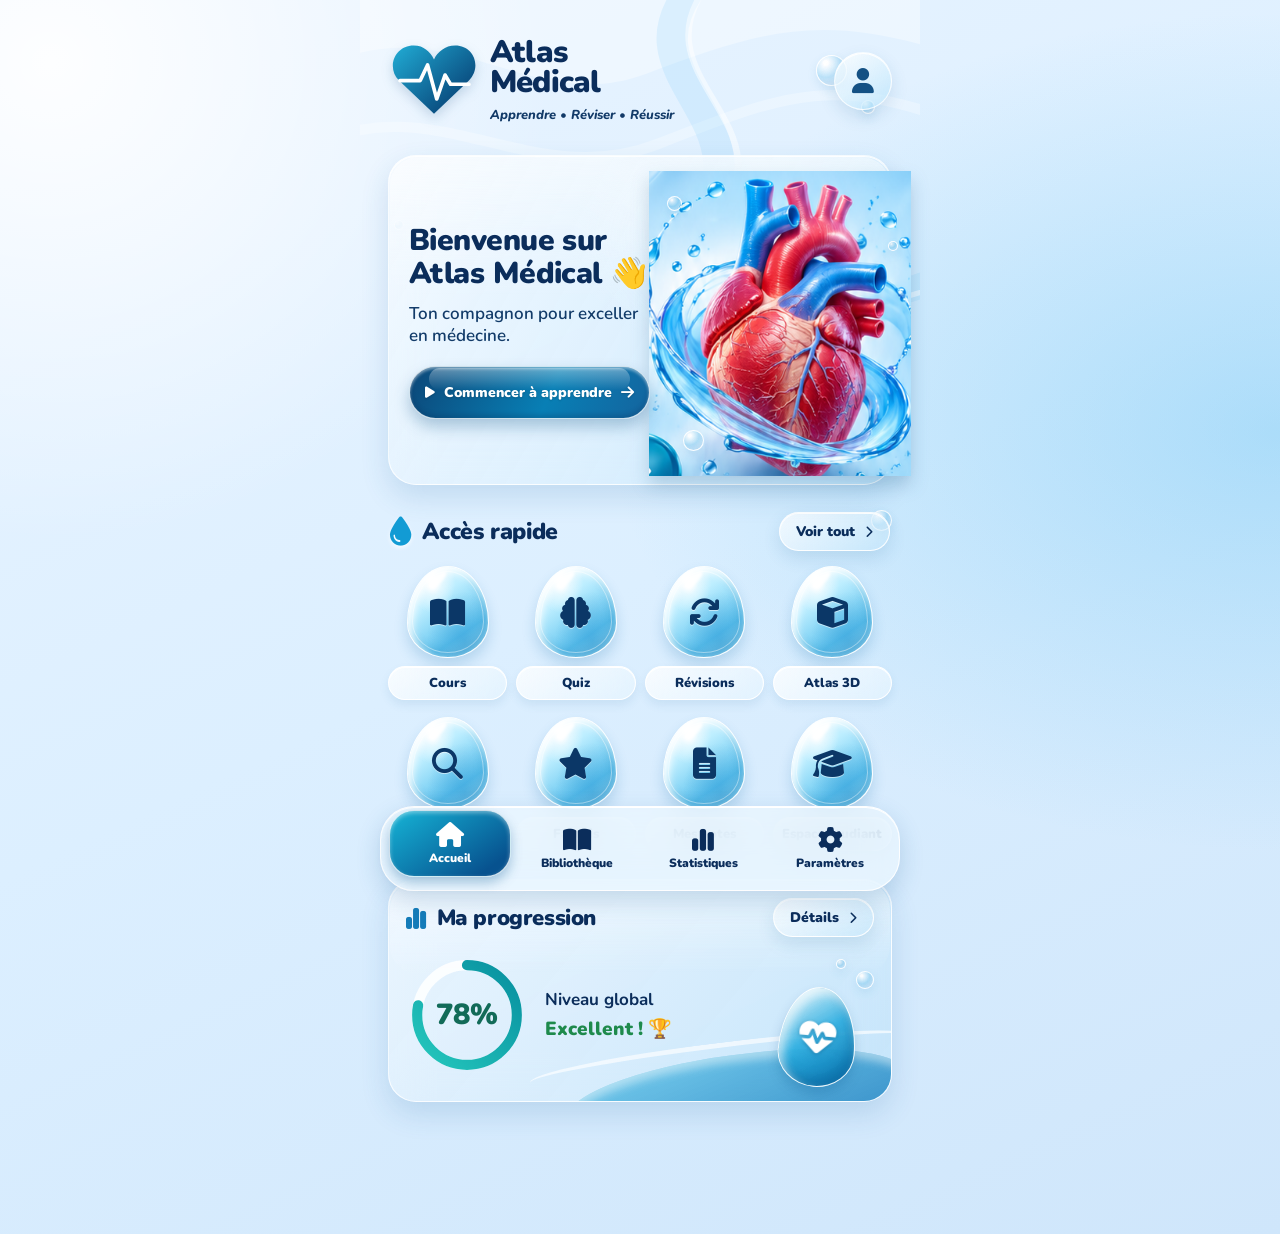
==== prototype-accueil/index.html @ 014ea8c5 "Add files via upload" ====
<!doctype html>
<html lang="fr">
<head>
  <meta charset="utf-8">
  <meta name="viewport" content="width=device-width, initial-scale=1, viewport-fit=cover">
  <meta name="theme-color" content="#d9efff">
  <meta name="description" content="Atlas Médical — Apprendre, réviser et réussir.">
  <title>Atlas Médical — Accueil</title>

  <link rel="preconnect" href="https://fonts.googleapis.com">
  <link rel="preconnect" href="https://fonts.gstatic.com" crossorigin>
  <link href="https://fonts.googleapis.com/css2?family=Nunito:wght@400;500;600;700;800;900&display=swap" rel="stylesheet">
  <link rel="stylesheet" href="https://cdnjs.cloudflare.com/ajax/libs/font-awesome/6.5.2/css/all.min.css">
  <link rel="stylesheet" href="./style.css">
  <script src="./app.js" defer></script>
</head>
<body>
  <main class="am-app" id="accueil">
    <div class="am-water-waves" aria-hidden="true">
      <svg viewBox="0 0 430 420" preserveAspectRatio="none">
        <path d="M-30 65 C70 5 130 115 220 72 S360 8 470 60 L470 0 L-30 0Z" fill="#fff" opacity=".34"/>
        <path d="M-40 145 C55 80 130 190 230 140 S365 72 470 125" fill="none" stroke="#fff" stroke-width="10" opacity=".28"/>
        <path d="M260 -20 C190 80 330 120 250 230 S330 330 450 270" fill="none" stroke="#70c8f5" stroke-width="24" opacity=".16"/>
        <path d="M270 -20 C205 80 345 120 265 230 S345 330 465 270" fill="none" stroke="#fff" stroke-width="5" opacity=".48"/>
      </svg>
    </div>

    <div class="am-bubbles" aria-hidden="true">
      <i class="am-bubble am-bubble--one"></i>
      <i class="am-bubble am-bubble--two"></i>
      <i class="am-bubble am-bubble--three"></i>
      <i class="am-bubble am-bubble--four"></i>
    </div>

    <header class="am-header">
      <a class="am-brand" href="#accueil" aria-label="Atlas Médical, accueil">
        <span class="am-brand-mark" aria-hidden="true">
          <svg viewBox="0 0 100 86">
            <path d="M50 79 12 43C-2 29 7 5 28 5c11 0 18 7 22 15C54 12 62 5 73 5c21 0 29 24 15 38Z" fill="url(#am-heart-gradient)"/>
            <path d="M13 43h22l8-17 10 37 9-26 6 10h20" fill="none" stroke="#fff" stroke-width="4" stroke-linecap="round" stroke-linejoin="round"/>
            <defs><linearGradient id="am-heart-gradient" x1="10" y1="5" x2="80" y2="80" gradientUnits="userSpaceOnUse"><stop stop-color="#20a9d2"/><stop offset="1" stop-color="#063b70"/></linearGradient></defs>
          </svg>
        </span>
        <span class="am-brand-copy">
          <strong>Atlas<br>Médical</strong>
          <em>Apprendre • Réviser • Réussir</em>
        </span>
      </a>
      <button class="am-profile" type="button" aria-label="Profil étudiant">
        <i class="fa-solid fa-user" aria-hidden="true"></i>
      </button>
    </header>

    <section class="am-hero am-glass" aria-labelledby="am-hero-title">
      <div class="am-hero-copy">
        <h1 id="am-hero-title">Bienvenue sur<br>Atlas Médical 👋</h1>
        <p>Ton compagnon pour exceller<br class="am-desktop-break"> en médecine.</p>
        <a class="am-primary-button" href="#cours">
          <i class="fa-solid fa-play" aria-hidden="true"></i>
          <span>Commencer à apprendre</span>
          <i class="fa-solid fa-arrow-right" aria-hidden="true"></i>
        </a>
      </div>
      <div class="am-hero-art" aria-hidden="true">
        <div class="am-heart-ring"></div>
        <img src="../images/heart-anatomical.png" alt="" onerror="this.style.display='none'; this.nextElementSibling.hidden=false">
        <div class="am-heart-fallback" hidden><i class="fa-solid fa-heart-pulse"></i></div>
        <span class="am-art-bubble am-art-bubble--a"></span>
        <span class="am-art-bubble am-art-bubble--b"></span>
        <span class="am-art-bubble am-art-bubble--c"></span>
      </div>
    </section>

    <section class="am-shortcuts" aria-labelledby="am-shortcuts-title">
      <div class="am-section-heading">
        <h2 id="am-shortcuts-title"><i class="fa-solid fa-droplet" aria-hidden="true"></i> Accès rapide</h2>
        <a class="am-small-pill" href="#tout">Voir tout <i class="fa-solid fa-chevron-right" aria-hidden="true"></i></a>
      </div>

      <div class="am-shortcut-grid" id="tout">
        <a class="am-shortcut" href="#cours">
          <span class="am-drop"><i class="fa-solid fa-book-open" aria-hidden="true"></i></span>
          <span class="am-shortcut-label">Cours</span>
        </a>
        <a class="am-shortcut" href="#quiz">
          <span class="am-drop"><i class="fa-solid fa-brain" aria-hidden="true"></i></span>
          <span class="am-shortcut-label">Quiz</span>
        </a>
        <a class="am-shortcut" href="#revisions">
          <span class="am-drop"><i class="fa-solid fa-arrows-rotate" aria-hidden="true"></i></span>
          <span class="am-shortcut-label">Révisions</span>
        </a>
        <a class="am-shortcut" href="#atlas-3d">
          <span class="am-drop"><i class="fa-solid fa-cube" aria-hidden="true"></i></span>
          <span class="am-shortcut-label">Atlas 3D</span>
        </a>
        <a class="am-shortcut" href="#rechercher">
          <span class="am-drop"><i class="fa-solid fa-magnifying-glass" aria-hidden="true"></i></span>
          <span class="am-shortcut-label">Rechercher</span>
        </a>
        <a class="am-shortcut" href="#favoris">
          <span class="am-drop"><i class="fa-solid fa-star" aria-hidden="true"></i></span>
          <span class="am-shortcut-label">Favoris</span>
        </a>
        <a class="am-shortcut" href="#notes">
          <span class="am-drop"><i class="fa-solid fa-file-lines" aria-hidden="true"></i></span>
          <span class="am-shortcut-label">Mes notes</span>
        </a>
        <a class="am-shortcut" href="#espace-etudiant">
          <span class="am-drop"><i class="fa-solid fa-graduation-cap" aria-hidden="true"></i></span>
          <span class="am-shortcut-label">Espace étudiant</span>
        </a>
      </div>
    </section>

    <section class="am-progress am-glass" aria-labelledby="am-progress-title">
      <div class="am-progress-top">
        <h2 id="am-progress-title"><i class="fa-solid fa-chart-simple" aria-hidden="true"></i> Ma progression</h2>
        <a class="am-small-pill" href="#statistiques">Détails <i class="fa-solid fa-chevron-right" aria-hidden="true"></i></a>
      </div>
      <div class="am-progress-content">
        <div class="am-progress-ring" role="img" aria-label="Progression : 78 pour cent">
          <svg viewBox="0 0 120 120" aria-hidden="true">
            <defs><linearGradient id="am-progress-gradient" x1="0" y1="0" x2="1" y2="1"><stop stop-color="#25c8bd"/><stop offset="1" stop-color="#078f9f"/></linearGradient></defs>
            <circle class="am-ring-track" cx="60" cy="60" r="49"></circle>
            <circle class="am-ring-value" cx="60" cy="60" r="49"></circle>
          </svg>
          <strong><span data-am-progress-number>78</span>%</strong>
        </div>
        <div class="am-progress-label">
          <span>Niveau global</span>
          <strong data-am-progress-label>Excellent ! 🏆</strong>
        </div>
        <div class="am-progress-decoration" aria-hidden="true">
          <div class="am-decoration-drop"><i class="fa-solid fa-heart-pulse"></i></div>
          <span class="am-decoration-bubble"></span>
          <span class="am-decoration-bubble am-decoration-bubble--small"></span>
        </div>
      </div>
      <div class="am-progress-wave" aria-hidden="true"></div>
    </section>

    <nav class="am-bottom-nav" aria-label="Navigation principale">
      <a class="am-nav-item is-active" href="#accueil" aria-current="page">
        <i class="fa-solid fa-house" aria-hidden="true"></i><span>Accueil</span>
      </a>
      <a class="am-nav-item" href="#bibliotheque">
        <i class="fa-solid fa-book-open" aria-hidden="true"></i><span>Bibliothèque</span>
      </a>
      <a class="am-nav-item" href="#statistiques">
        <i class="fa-solid fa-chart-simple" aria-hidden="true"></i><span>Statistiques</span>
      </a>
      <a class="am-nav-item" href="#parametres">
        <i class="fa-solid fa-gear" aria-hidden="true"></i><span>Paramètres</span>
      </a>
    </nav>
  </main>
</body>
</html>
---- prototype-accueil/style.css ----
/* =========================================================
   ATLAS MÉDICAL — ACCUEIL AQUA GLASS
   Feuille autonome : toutes les classes sont préfixées am-
========================================================= */

:root {
  --am-bg-top: #eaf4ff;
  --am-bg-bottom: #cfe6fb;
  --am-navy: #0b2d5b;
  --am-blue: #1e6fb8;
  --am-blue-dark: #0f4c81;
  --am-blue-light: #1b78c2;
  --am-turquoise: #1fb5a8;
  --am-green: #1e8a4c;
  --am-glass: rgba(255, 255, 255, .35);
  --am-glass-strong: rgba(255, 255, 255, .58);
  --am-glass-border: rgba(255, 255, 255, .78);
  --am-radius-card: 28px;
  --am-radius-pill: 999px;
  --am-shadow-card: 0 12px 28px rgba(35, 105, 159, .16), inset 0 1px 0 rgba(255,255,255,.9);
  --am-shadow-soft: 0 7px 17px rgba(29, 98, 151, .14), inset 0 1px 0 rgba(255,255,255,.95);
  --am-safe-bottom: env(safe-area-inset-bottom, 0px);
}

* { box-sizing: border-box; }

html {
  min-height: 100%;
  scroll-behavior: smooth;
  scroll-padding-top: 20px;
}

body {
  margin: 0;
  min-width: 320px;
  min-height: 100vh;
  color: var(--am-navy);
  font-family: "Nunito", system-ui, -apple-system, sans-serif;
  background:
    radial-gradient(ellipse at 4% 5%, rgba(255,255,255,.92), transparent 29%),
    radial-gradient(ellipse at 100% 35%, rgba(89,190,241,.36), transparent 37%),
    linear-gradient(155deg, var(--am-bg-top), #dcefff 48%, var(--am-bg-bottom));
  overflow-x: hidden;
}

button, a { font: inherit; }
a { color: inherit; text-decoration: none; }
button { color: inherit; }

.am-app {
  position: relative;
  isolation: isolate;
  width: min(100%, 560px);
  min-height: 100vh;
  margin: 0 auto;
  padding: max(25px, env(safe-area-inset-top)) 20px calc(112px + var(--am-safe-bottom));
}

.am-water-waves {
  position: absolute;
  z-index: -2;
  inset: 0 0 auto;
  height: 430px;
  pointer-events: none;
  overflow: hidden;
}
.am-water-waves svg { width: 100%; height: 100%; }

.am-bubbles { position: absolute; inset: 0; z-index: -1; pointer-events: none; overflow: hidden; }
.am-bubble, .am-art-bubble, .am-decoration-bubble {
  display: block;
  border: 1px solid rgba(255,255,255,.9);
  border-radius: 50%;
  background: radial-gradient(circle at 30% 24%, #fff 0 8%, rgba(255,255,255,.7) 12%, rgba(120,207,245,.28) 48%, rgba(255,255,255,.12) 72%);
  box-shadow: inset -3px -4px 8px rgba(43,139,196,.17), 0 4px 10px rgba(53,143,193,.12);
}
.am-bubble { position: absolute; }
.am-bubble--one { width: 31px; height: 31px; top: 55px; right: 13%; }
.am-bubble--two { width: 14px; height: 14px; top: 100px; right: 8%; }
.am-bubble--three { width: 10px; height: 10px; top: 220px; left: 6%; }
.am-bubble--four { width: 21px; height: 21px; top: 510px; right: 5%; }

.am-header {
  display: flex;
  align-items: center;
  justify-content: space-between;
  gap: 12px;
  min-height: 112px;
  margin-bottom: 18px;
}
.am-brand { display: flex; align-items: center; gap: 10px; min-width: 0; }
.am-brand-mark { width: 92px; flex: 0 0 92px; filter: drop-shadow(0 5px 6px rgba(13,73,120,.18)); }
.am-brand-mark svg { display: block; width: 100%; }
.am-brand-copy { display: flex; flex-direction: column; }
.am-brand-copy strong { color: var(--am-navy); font-size: 31px; font-weight: 900; line-height: .94; letter-spacing: -.8px; }
.am-brand-copy em { margin-top: 9px; color: #123a68; font-size: 13px; font-weight: 800; white-space: nowrap; }
.am-profile {
  display: grid;
  place-items: center;
  width: 58px;
  height: 58px;
  flex: 0 0 58px;
  border: 1px solid var(--am-glass-border);
  border-radius: 50%;
  background: linear-gradient(145deg, rgba(255,255,255,.82), rgba(157,218,250,.48));
  box-shadow: var(--am-shadow-soft);
  color: #145184;
  font-size: 25px;
  cursor: pointer;
}

.am-glass {
  position: relative;
  border: 1px solid var(--am-glass-border);
  border-radius: var(--am-radius-card);
  background: var(--am-glass);
  box-shadow: var(--am-shadow-card);
  -webkit-backdrop-filter: blur(20px);
  backdrop-filter: blur(20px);
}
@supports not ((backdrop-filter: blur(1px)) or (-webkit-backdrop-filter: blur(1px))) {
  .am-glass { background: rgba(235,247,255,.92); }
}
.am-glass::before {
  content: "";
  position: absolute;
  inset: 1px 1px auto;
  height: 42%;
  border-radius: inherit;
  background: linear-gradient(180deg, rgba(255,255,255,.43), transparent);
  pointer-events: none;
}

.am-hero {
  display: flex;
  align-items: center;
  min-height: 300px;
  padding: 25px 18px 22px 20px;
  margin-bottom: 27px;
  overflow: visible;
  background:
    radial-gradient(ellipse at 78% 25%, rgba(255,255,255,.5), transparent 38%),
    linear-gradient(120deg, rgba(255,255,255,.52), rgba(179,224,251,.42));
}
.am-hero-copy { position: relative; z-index: 2; width: 68%; }
.am-hero h1 { margin: 0 0 12px; color: var(--am-navy); font-size: clamp(24px, 6.1vw, 30px); font-weight: 900; line-height: 1.12; letter-spacing: -.55px; }
.am-hero p { margin: 0 0 20px; color: #123b69; font-size: 17px; font-weight: 600; line-height: 1.28; }
.am-primary-button {
  position: relative;
  display: inline-flex;
  align-items: center;
  justify-content: center;
  gap: 9px;
  min-height: 53px;
  max-width: 100%;
  padding: 0 15px;
  overflow: hidden;
  border: 1px solid rgba(255,255,255,.8);
  border-radius: var(--am-radius-pill);
  color: #fff;
  background: linear-gradient(115deg, #0c4778, #087fb5 58%, #14649e);
  box-shadow: 0 8px 15px rgba(6,75,124,.28), inset 0 2px 3px rgba(255,255,255,.45), inset 0 -3px 5px rgba(0,30,70,.2);
  font-size: 14px;
  font-weight: 900;
  white-space: nowrap;
  text-shadow: 0 1px 2px rgba(0,0,0,.18);
  transition: transform .18s ease;
}
.am-primary-button::before {
  content: "";
  position: absolute;
  top: 1px;
  left: 8%;
  right: 8%;
  height: 42%;
  border-radius: inherit;
  background: linear-gradient(rgba(255,255,255,.36), transparent);
  pointer-events: none;
}
.am-primary-button i, .am-primary-button span { position: relative; }
.am-primary-button i:first-child { font-size: 13px; }
.am-primary-button i:last-child { font-size: 15px; }

.am-hero-art {
  position: absolute;
  z-index: 1;
  top: 15px;
  right: -9px;
  width: 48%;
  height: 270px;
  display: grid;
  place-items: center;
  pointer-events: none;
}
.am-hero-art img {
  position: relative;
  z-index: 2;
  display: block;
  width: 116%;
  max-width: none;
  max-height: 275px;
  object-fit: contain;
  filter: drop-shadow(0 9px 9px rgba(12,72,113,.2));
  animation: am-float 5s ease-in-out infinite;
}
.am-heart-ring {
  position: absolute;
  z-index: 1;
  width: 95%;
  aspect-ratio: 1;
  border: 5px solid rgba(255,255,255,.58);
  border-left-color: rgba(31,155,213,.45);
  border-bottom-color: rgba(31,155,213,.22);
  border-radius: 50%;
  transform: rotate(-25deg) scaleY(.67);
  box-shadow: 0 0 14px rgba(255,255,255,.7), inset 0 0 10px rgba(255,255,255,.55);
}
.am-heart-fallback { position: relative; z-index: 2; color: #e94d73; font-size: 115px; filter: drop-shadow(0 8px 9px rgba(21,74,119,.2)); }
.am-art-bubble { position: absolute; z-index: 3; width: 15px; height: 15px; }
.am-art-bubble--a { top: 25px; left: 8px; }
.am-art-bubble--b { right: 2px; top: 70px; width: 10px; height: 10px; }
.am-art-bubble--c { bottom: 20px; left: 24px; width: 21px; height: 21px; }

.am-section-heading, .am-progress-top {
  display: flex;
  align-items: center;
  justify-content: space-between;
  gap: 8px;
}
.am-section-heading { margin: 0 2px 15px; }
.am-section-heading h2, .am-progress-top h2 {
  display: flex;
  align-items: center;
  gap: 10px;
  margin: 0;
  color: var(--am-navy);
  font-size: 23px;
  font-weight: 900;
  letter-spacing: -.4px;
}
.am-section-heading h2 i { color: #129bd4; font-size: 29px; filter: drop-shadow(0 2px 2px rgba(255,255,255,.8)); }
.am-small-pill {
  display: inline-flex;
  align-items: center;
  justify-content: center;
  gap: 10px;
  min-height: 39px;
  padding: 0 16px;
  border: 1px solid rgba(255,255,255,.9);
  border-radius: var(--am-radius-pill);
  background: linear-gradient(145deg, rgba(255,255,255,.72), rgba(191,228,250,.56));
  box-shadow: var(--am-shadow-soft);
  color: var(--am-navy);
  font-size: 14px;
  font-weight: 900;
  white-space: nowrap;
}
.am-small-pill i { font-size: 12px; }

.am-shortcut-grid {
  display: grid;
  grid-template-columns: repeat(4, minmax(0, 1fr));
  gap: 17px 9px;
  margin-bottom: 28px;
}
.am-shortcut {
  display: flex;
  min-width: 0;
  flex-direction: column;
  align-items: center;
  gap: 8px;
  text-align: center;
  -webkit-tap-highlight-color: transparent;
}
.am-drop {
  position: relative;
  display: grid;
  place-items: center;
  width: 72px;
  height: 82px;
  color: #0b3767;
  border: 1px solid rgba(255,255,255,.96);
  border-radius: 50% 50% 50% 50% / 62% 62% 38% 38%;
  background:
    radial-gradient(ellipse at 31% 17%, rgba(255,255,255,.98) 0 5%, rgba(255,255,255,.52) 12%, transparent 29%),
    radial-gradient(ellipse at 70% 82%, rgba(30,143,207,.43), transparent 47%),
    linear-gradient(145deg, #f9feff 0%, #bdeeff 35%, #63c5ef 72%, #d9f8ff 100%);
  box-shadow: 0 8px 14px rgba(22,111,168,.2), inset 4px 5px 8px rgba(255,255,255,.95), inset -5px -7px 10px rgba(16,116,177,.24);
  transform: translateZ(0);
  transition: transform .18s ease, filter .18s ease;
}
.am-drop::before {
  content: "";
  position: absolute;
  top: 9px;
  left: 18px;
  width: 23px;
  height: 8px;
  border-radius: 50%;
  background: rgba(255,255,255,.92);
  filter: blur(1px);
  transform: rotate(-43deg);
}
.am-drop::after {
  content: "";
  position: absolute;
  inset: 4px;
  border: 1px solid rgba(255,255,255,.42);
  border-radius: inherit;
}
.am-drop i { position: relative; z-index: 1; font-size: 31px; filter: drop-shadow(0 1px 0 rgba(255,255,255,.55)); }
.am-shortcut-label {
  display: flex;
  align-items: center;
  justify-content: center;
  width: 100%;
  min-height: 34px;
  padding: 5px 4px;
  border: 1px solid rgba(255,255,255,.94);
  border-radius: var(--am-radius-pill);
  background: linear-gradient(145deg, rgba(255,255,255,.8), rgba(230,245,255,.62));
  box-shadow: 0 5px 10px rgba(35,104,154,.1), inset 0 1px 0 #fff;
  color: #0b2d5b;
  font-size: 12px;
  font-weight: 900;
  line-height: 1.1;
  -webkit-backdrop-filter: blur(12px);
  backdrop-filter: blur(12px);
}

.am-progress {
  min-height: 218px;
  padding: 18px 17px 14px;
  overflow: hidden;
  margin-bottom: 20px;
  background: linear-gradient(130deg, rgba(255,255,255,.48), rgba(181,224,249,.45));
}
.am-progress-top { position: relative; z-index: 2; }
.am-progress-top h2 { font-size: 22px; }
.am-progress-top h2 i { color: #147cb9; font-size: 24px; }
.am-progress-content {
  position: relative;
  z-index: 1;
  display: flex;
  align-items: center;
  gap: 17px;
  min-height: 150px;
  padding-top: 5px;
}
.am-progress-ring {
  position: relative;
  display: grid;
  place-items: center;
  width: 122px;
  height: 122px;
  flex: 0 0 122px;
}
.am-progress-ring svg { position: absolute; inset: 0; width: 100%; height: 100%; transform: rotate(-90deg); overflow: visible; }
.am-progress-ring circle { fill: none; stroke-width: 10; }
.am-ring-track { stroke: rgba(255,255,255,.86); }
.am-ring-value {
  stroke: url(#am-progress-gradient);
  stroke-linecap: round;
  stroke-dasharray: 307.876;
  stroke-dashoffset: 307.876;
  transition: stroke-dashoffset 1.4s cubic-bezier(.2,.7,.2,1);
}
.am-progress-ring strong { position: relative; color: #126b58; font-size: 29px; font-weight: 900; }
.am-progress-label { display: flex; flex-direction: column; gap: 5px; position: relative; z-index: 2; }
.am-progress-label span { color: #0b2d5b; font-size: 17px; font-weight: 700; }
.am-progress-label strong { color: var(--am-green); font-size: 19px; font-weight: 900; white-space: nowrap; }
.am-progress-wave {
  position: absolute;
  z-index: 0;
  right: -22px;
  bottom: -49px;
  width: 70%;
  height: 95px;
  border-radius: 50% 45% 0 0;
  background: linear-gradient(165deg, rgba(40,181,226,.55), rgba(18,117,184,.82));
  transform: rotate(-7deg);
  box-shadow: inset 0 7px 8px rgba(255,255,255,.46);
}
.am-progress-wave::before {
  content: "";
  position: absolute;
  left: -8%;
  top: -14px;
  width: 110%;
  height: 28px;
  border-top: 5px solid rgba(255,255,255,.65);
  border-radius: 50%;
}
.am-progress-decoration { position: absolute; right: 0; bottom: -2px; width: 112px; height: 128px; z-index: 2; }
.am-decoration-drop {
  position: absolute;
  right: 18px;
  bottom: 2px;
  display: grid;
  place-items: center;
  width: 77px;
  height: 100px;
  color: #fff;
  border: 1px solid rgba(255,255,255,.92);
  border-radius: 50% 50% 50% 50% / 65% 65% 35% 35%;
  background: linear-gradient(145deg, rgba(255,255,255,.82), rgba(40,172,223,.9) 48%, #0872ad);
  box-shadow: inset 5px 6px 10px rgba(255,255,255,.62), inset -5px -8px 12px rgba(0,65,120,.25), 0 7px 12px rgba(0,75,130,.2);
  transform: rotate(5deg);
}
.am-decoration-drop i { font-size: 37px; filter: drop-shadow(0 1px 2px rgba(0,43,83,.3)); }
.am-decoration-bubble { position: absolute; width: 18px; height: 18px; right: 0; top: 10px; }
.am-decoration-bubble--small { width: 10px; height: 10px; right: 28px; top: -2px; }

/* Barre fixe et flottante, avec prise en compte de la zone sûre iPhone */
.am-bottom-nav {
  position: fixed;
  z-index: 20;
  left: 50%;
  bottom: calc(9px + var(--am-safe-bottom));
  display: grid;
  grid-template-columns: repeat(4, minmax(0, 1fr));
  gap: 5px;
  width: min(calc(100% - 22px), 520px);
  padding: 8px;
  border: 1px solid rgba(255,255,255,.9);
  border-radius: 34px;
  background: rgba(235,247,255,.72);
  box-shadow: 0 9px 24px rgba(25,91,143,.2), inset 0 1px 0 rgba(255,255,255,.95);
  -webkit-backdrop-filter: blur(22px);
  backdrop-filter: blur(22px);
  transform: translateX(-50%);
}
.am-nav-item {
  display: flex;
  min-width: 0;
  min-height: 67px;
  flex-direction: column;
  align-items: center;
  justify-content: center;
  gap: 4px;
  border: 1px solid transparent;
  border-radius: 25px;
  color: #0b2d5b;
  font-size: 12px;
  font-weight: 900;
  line-height: 1.05;
  text-align: center;
  transition: transform .18s ease, background .18s ease, color .18s ease;
}
.am-nav-item i { font-size: 25px; }
.am-nav-item.is-active {
  color: #fff;
  border-color: rgba(255,255,255,.8);
  background: linear-gradient(145deg, #16b4d6, #07528f 85%);
  box-shadow: 0 6px 12px rgba(0,83,143,.3), inset 0 2px 4px rgba(255,255,255,.4);
  transform: translateY(-5px);
}

.am-shortcut:focus-visible, .am-nav-item:focus-visible, .am-small-pill:focus-visible,
.am-primary-button:focus-visible, .am-profile:focus-visible {
  outline: 3px solid #064f88;
  outline-offset: 4px;
}
.am-shortcut:active .am-drop, .am-primary-button:active, .am-profile:active { transform: scale(.95); }

@keyframes am-float {
  0%, 100% { transform: translateY(0); }
  50% { transform: translateY(-7px); }
}

@media (min-width: 600px) {
  .am-app { padding-left: 28px; padding-right: 28px; }
  .am-hero { min-height: 330px; }
  .am-hero-art { height: 300px; }
  .am-hero-art img { max-height: 305px; }
  .am-drop { width: 82px; height: 92px; }
  .am-shortcut-label { font-size: 13px; }
}

@media (max-width: 380px) {
  .am-app { padding-left: 15px; padding-right: 15px; }
  .am-brand-mark { width: 78px; flex-basis: 78px; }
  .am-brand-copy strong { font-size: 27px; }
  .am-brand-copy em { font-size: 11px; }
  .am-profile { width: 52px; height: 52px; flex-basis: 52px; }
  .am-hero { min-height: 280px; padding-left: 16px; }
  .am-hero-copy { width: 70%; }
  .am-hero h1 { font-size: 23px; }
  .am-hero p { font-size: 15px; }
  .am-primary-button { gap: 6px; padding: 0 10px; font-size: 12px; }
  .am-hero-art { right: -13px; width: 45%; }
  .am-drop { width: 63px; height: 73px; }
  .am-drop i { font-size: 27px; }
  .am-shortcut-label { font-size: 11px; }
  .am-progress-content { gap: 10px; }
  .am-progress-ring { width: 108px; height: 108px; flex-basis: 108px; }
  .am-progress-decoration { transform: scale(.84); transform-origin: bottom right; }
  .am-progress-label strong { font-size: 16px; }
  .am-nav-item { font-size: 11px; }
}

@media (prefers-reduced-motion: reduce) {
  *, *::before, *::after { scroll-behavior: auto !important; animation-duration: .01ms !important; animation-iteration-count: 1 !important; transition-duration: .01ms !important; }
}
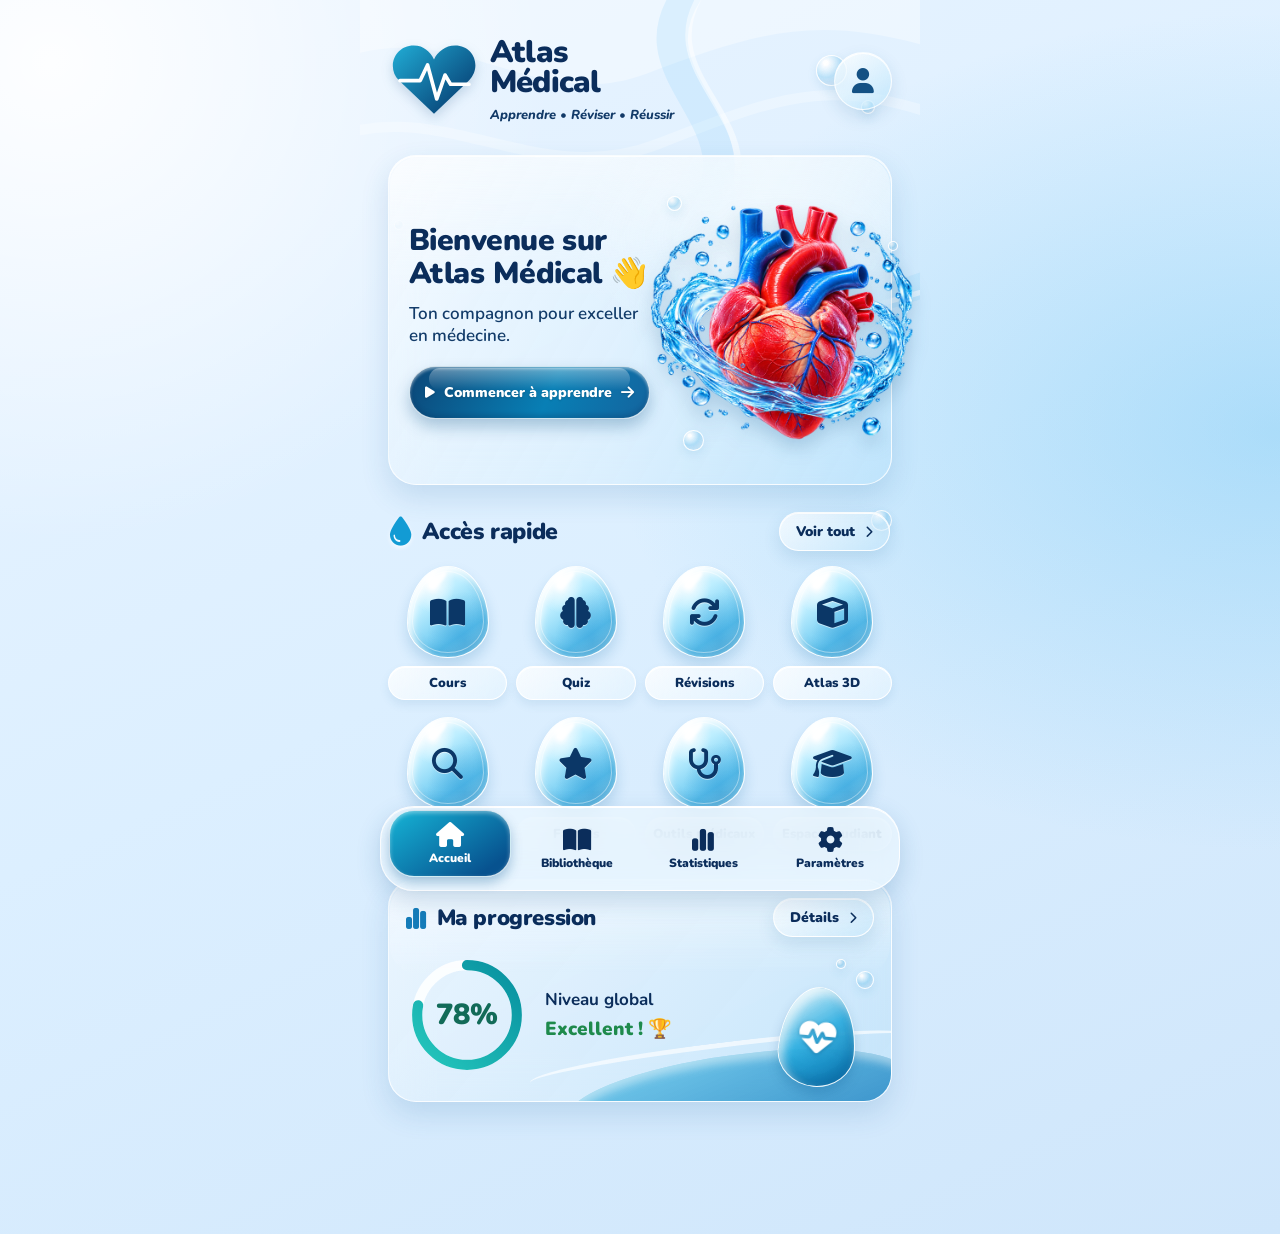
==== commit 2685449f: "Update index.html" ====
--- a/prototype-accueil/index.html
+++ b/prototype-accueil/index.html
@@ -1,3 +1,4 @@
+
 <!doctype html>
 <html lang="fr">
 <head>
@@ -61,10 +62,16 @@
           <i class="fa-solid fa-arrow-right" aria-hidden="true"></i>
         </a>
       </div>
+
       <div class="am-hero-art" aria-hidden="true">
-        <div class="am-heart-ring"></div>
-        <img src="../images/heart-anatomical.png" alt="" onerror="this.style.display='none'; this.nextElementSibling.hidden=false">
-        <div class="am-heart-fallback" hidden><i class="fa-solid fa-heart-pulse"></i></div>
+        <img
+          src="./heart-water.png..PNG"
+          alt=""
+          onerror="this.style.display='none'; this.nextElementSibling.hidden=false"
+        >
+        <div class="am-heart-fallback" hidden>
+          <i class="fa-solid fa-heart-pulse"></i>
+        </div>
         <span class="am-art-bubble am-art-bubble--a"></span>
         <span class="am-art-bubble am-art-bubble--b"></span>
         <span class="am-art-bubble am-art-bubble--c"></span>
@@ -102,9 +109,9 @@
           <span class="am-drop"><i class="fa-solid fa-star" aria-hidden="true"></i></span>
           <span class="am-shortcut-label">Favoris</span>
         </a>
-        <a class="am-shortcut" href="#notes">
-          <span class="am-drop"><i class="fa-solid fa-file-lines" aria-hidden="true"></i></span>
-          <span class="am-shortcut-label">Mes notes</span>
+        <a class="am-shortcut" href="#outils-medicaux">
+          <span class="am-drop"><i class="fa-solid fa-stethoscope" aria-hidden="true"></i></span>
+          <span class="am-shortcut-label">Outils médicaux</span>
         </a>
         <a class="am-shortcut" href="#espace-etudiant">
           <span class="am-drop"><i class="fa-solid fa-graduation-cap" aria-hidden="true"></i></span>
@@ -118,6 +125,7 @@
         <h2 id="am-progress-title"><i class="fa-solid fa-chart-simple" aria-hidden="true"></i> Ma progression</h2>
         <a class="am-small-pill" href="#statistiques">Détails <i class="fa-solid fa-chevron-right" aria-hidden="true"></i></a>
       </div>
+
       <div class="am-progress-content">
         <div class="am-progress-ring" role="img" aria-label="Progression : 78 pour cent">
           <svg viewBox="0 0 120 120" aria-hidden="true">
@@ -127,10 +135,12 @@
           </svg>
           <strong><span data-am-progress-number>78</span>%</strong>
         </div>
+
         <div class="am-progress-label">
           <span>Niveau global</span>
           <strong data-am-progress-label>Excellent ! 🏆</strong>
         </div>
+
         <div class="am-progress-decoration" aria-hidden="true">
           <div class="am-decoration-drop"><i class="fa-solid fa-heart-pulse"></i></div>
           <span class="am-decoration-bubble"></span>
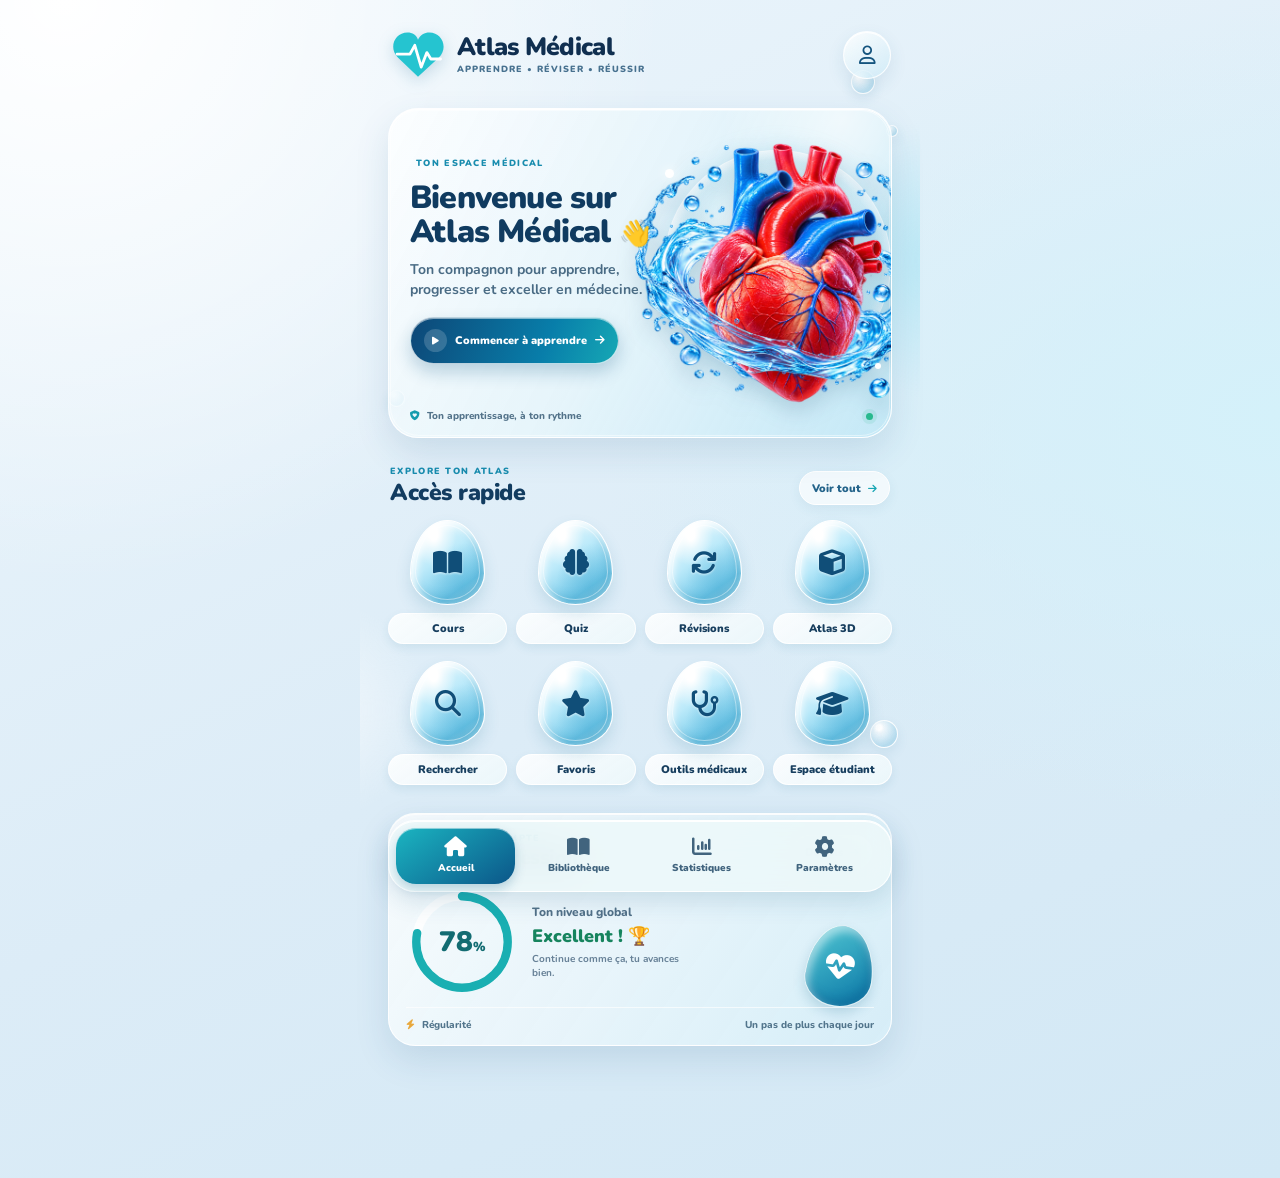
==== commit f98fabe9: "Add files via upload" ====
--- a/prototype-accueil/index.html
+++ b/prototype-accueil/index.html
@@ -1,13 +1,11 @@
-
 <!doctype html>
 <html lang="fr">
 <head>
   <meta charset="utf-8">
   <meta name="viewport" content="width=device-width, initial-scale=1, viewport-fit=cover">
-  <meta name="theme-color" content="#d9efff">
+  <meta name="theme-color" content="#edf6fc">
   <meta name="description" content="Atlas Médical — Apprendre, réviser et réussir.">
   <title>Atlas Médical — Accueil</title>
-
   <link rel="preconnect" href="https://fonts.googleapis.com">
   <link rel="preconnect" href="https://fonts.gstatic.com" crossorigin>
   <link href="https://fonts.googleapis.com/css2?family=Nunito:wght@400;500;600;700;800;900&display=swap" rel="stylesheet">
@@ -17,152 +15,81 @@
 </head>
 <body>
   <main class="am-app" id="accueil">
-    <div class="am-water-waves" aria-hidden="true">
-      <svg viewBox="0 0 430 420" preserveAspectRatio="none">
-        <path d="M-30 65 C70 5 130 115 220 72 S360 8 470 60 L470 0 L-30 0Z" fill="#fff" opacity=".34"/>
-        <path d="M-40 145 C55 80 130 190 230 140 S365 72 470 125" fill="none" stroke="#fff" stroke-width="10" opacity=".28"/>
-        <path d="M260 -20 C190 80 330 120 250 230 S330 330 450 270" fill="none" stroke="#70c8f5" stroke-width="24" opacity=".16"/>
-        <path d="M270 -20 C205 80 345 120 265 230 S345 330 465 270" fill="none" stroke="#fff" stroke-width="5" opacity=".48"/>
-      </svg>
-    </div>
-
-    <div class="am-bubbles" aria-hidden="true">
-      <i class="am-bubble am-bubble--one"></i>
-      <i class="am-bubble am-bubble--two"></i>
-      <i class="am-bubble am-bubble--three"></i>
-      <i class="am-bubble am-bubble--four"></i>
+    <div class="am-atmosphere" aria-hidden="true">
+      <span class="am-orb am-orb-one"></span><span class="am-orb am-orb-two"></span>
+      <span class="am-bubble am-bubble-one"></span><span class="am-bubble am-bubble-two"></span>
+      <span class="am-bubble am-bubble-three"></span><span class="am-bubble am-bubble-four"></span>
     </div>
 
     <header class="am-header">
       <a class="am-brand" href="#accueil" aria-label="Atlas Médical, accueil">
-        <span class="am-brand-mark" aria-hidden="true">
-          <svg viewBox="0 0 100 86">
-            <path d="M50 79 12 43C-2 29 7 5 28 5c11 0 18 7 22 15C54 12 62 5 73 5c21 0 29 24 15 38Z" fill="url(#am-heart-gradient)"/>
-            <path d="M13 43h22l8-17 10 37 9-26 6 10h20" fill="none" stroke="#fff" stroke-width="4" stroke-linecap="round" stroke-linejoin="round"/>
-            <defs><linearGradient id="am-heart-gradient" x1="10" y1="5" x2="80" y2="80" gradientUnits="userSpaceOnUse"><stop stop-color="#20a9d2"/><stop offset="1" stop-color="#063b70"/></linearGradient></defs>
+        <span class="am-logo" aria-hidden="true">
+          <svg viewBox="0 0 72 72">
+            <defs><linearGradient id="am-logo-grad" x1="10" y1="8" x2="62" y2="65"><stop stop-color="#25c4d0"/><stop offset="1" stop-color="#07518a"/></linearGradient></defs>
+            <path d="M36 63 11 39C-1 27 7 8 23 8c6 0 11 3 13 9 3-6 8-9 14-9 16 0 24 19 12 31Z" fill="url(#am-logo-grad)"/>
+            <path d="M10 35h16l6-11 8 27 7-18 5 8h12" fill="none" stroke="#fff" stroke-width="3.5" stroke-linecap="round" stroke-linejoin="round"/>
           </svg>
         </span>
-        <span class="am-brand-copy">
-          <strong>Atlas<br>Médical</strong>
-          <em>Apprendre • Réviser • Réussir</em>
-        </span>
+        <span class="am-brand-copy"><strong>Atlas Médical</strong><small>APPRENDRE • RÉVISER • RÉUSSIR</small></span>
       </a>
-      <button class="am-profile" type="button" aria-label="Profil étudiant">
-        <i class="fa-solid fa-user" aria-hidden="true"></i>
-      </button>
+      <button class="am-profile" type="button" aria-label="Ouvrir le profil"><i class="fa-regular fa-user"></i></button>
     </header>
 
-    <section class="am-hero am-glass" aria-labelledby="am-hero-title">
+    <section class="am-hero" aria-labelledby="am-hero-title">
+      <div class="am-hero-shine" aria-hidden="true"></div>
       <div class="am-hero-copy">
-        <h1 id="am-hero-title">Bienvenue sur<br>Atlas Médical 👋</h1>
-        <p>Ton compagnon pour exceller<br class="am-desktop-break"> en médecine.</p>
-        <a class="am-primary-button" href="#cours">
-          <i class="fa-solid fa-play" aria-hidden="true"></i>
-          <span>Commencer à apprendre</span>
-          <i class="fa-solid fa-arrow-right" aria-hidden="true"></i>
-        </a>
+        <span class="am-eyebrow"><i class="fa-solid fa-sparkles"></i> TON ESPACE MÉDICAL</span>
+        <h1 id="am-hero-title">Bienvenue sur<br>Atlas Médical <span>👋</span></h1>
+        <p>Ton compagnon pour apprendre, progresser et exceller en médecine.</p>
+        <a class="am-cta" href="#cours"><span class="am-cta-icon"><i class="fa-solid fa-play"></i></span> Commencer à apprendre <i class="fa-solid fa-arrow-right"></i></a>
       </div>
+      <div class="am-hero-visual" aria-hidden="true">
+        <span class="am-visual-halo"></span>
+        <img src="./heart-water.png..PNG" alt="" onerror="this.style.display='none';this.nextElementSibling.hidden=false">
+        <span class="am-heart-fallback" hidden><i class="fa-solid fa-heart-pulse"></i></span>
+        <i class="am-spark am-spark-a"></i><i class="am-spark am-spark-b"></i>
+      </div>
+      <div class="am-hero-foot"><span><i class="fa-solid fa-shield-heart"></i> Ton apprentissage, à ton rythme</span><span class="am-online-dot"></span></div>
+    </section>
 
-      <div class="am-hero-art" aria-hidden="true">
-        <img
-          src="./heart-water.png..PNG"
-          alt=""
-          onerror="this.style.display='none'; this.nextElementSibling.hidden=false"
-        >
-        <div class="am-heart-fallback" hidden>
-          <i class="fa-solid fa-heart-pulse"></i>
-        </div>
-        <span class="am-art-bubble am-art-bubble--a"></span>
-        <span class="am-art-bubble am-art-bubble--b"></span>
-        <span class="am-art-bubble am-art-bubble--c"></span>
+    <section class="am-shortcuts" aria-labelledby="am-shortcuts-title">
+      <div class="am-section-head">
+        <div><span class="am-kicker">EXPLORE TON ATLAS</span><h2 id="am-shortcuts-title">Accès rapide</h2></div>
+        <a class="am-see-all" href="#tout">Voir tout <i class="fa-solid fa-arrow-right"></i></a>
+      </div>
+      <div class="am-shortcut-grid" id="tout">
+        <a class="am-shortcut" href="#cours"><span class="am-drop"><i class="fa-solid fa-book-open"></i></span><strong>Cours</strong></a>
+        <a class="am-shortcut" href="#quiz"><span class="am-drop"><i class="fa-solid fa-brain"></i></span><strong>Quiz</strong></a>
+        <a class="am-shortcut" href="#revisions"><span class="am-drop"><i class="fa-solid fa-arrows-rotate"></i></span><strong>Révisions</strong></a>
+        <a class="am-shortcut" href="#atlas-3d"><span class="am-drop"><i class="fa-solid fa-cube"></i></span><strong>Atlas 3D</strong></a>
+        <a class="am-shortcut" href="#rechercher"><span class="am-drop"><i class="fa-solid fa-magnifying-glass"></i></span><strong>Rechercher</strong></a>
+        <a class="am-shortcut" href="#favoris"><span class="am-drop"><i class="fa-solid fa-star"></i></span><strong>Favoris</strong></a>
+        <a class="am-shortcut" href="#outils-medicaux"><span class="am-drop"><i class="fa-solid fa-stethoscope"></i></span><strong>Outils médicaux</strong></a>
+        <a class="am-shortcut" href="#espace-etudiant"><span class="am-drop"><i class="fa-solid fa-graduation-cap"></i></span><strong>Espace étudiant</strong></a>
       </div>
     </section>
 
-    <section class="am-shortcuts" aria-labelledby="am-shortcuts-title">
-      <div class="am-section-heading">
-        <h2 id="am-shortcuts-title"><i class="fa-solid fa-droplet" aria-hidden="true"></i> Accès rapide</h2>
-        <a class="am-small-pill" href="#tout">Voir tout <i class="fa-solid fa-chevron-right" aria-hidden="true"></i></a>
+    <section class="am-progress" aria-labelledby="am-progress-title">
+      <div class="am-progress-head">
+        <div><span class="am-kicker">CHAQUE JOUR COMPTE</span><h2 id="am-progress-title"><i class="fa-solid fa-chart-line"></i> Ma progression</h2></div>
+        <a class="am-see-all" href="#statistiques">Détails <i class="fa-solid fa-arrow-right"></i></a>
       </div>
-
-      <div class="am-shortcut-grid" id="tout">
-        <a class="am-shortcut" href="#cours">
-          <span class="am-drop"><i class="fa-solid fa-book-open" aria-hidden="true"></i></span>
-          <span class="am-shortcut-label">Cours</span>
-        </a>
-        <a class="am-shortcut" href="#quiz">
-          <span class="am-drop"><i class="fa-solid fa-brain" aria-hidden="true"></i></span>
-          <span class="am-shortcut-label">Quiz</span>
-        </a>
-        <a class="am-shortcut" href="#revisions">
-          <span class="am-drop"><i class="fa-solid fa-arrows-rotate" aria-hidden="true"></i></span>
-          <span class="am-shortcut-label">Révisions</span>
-        </a>
-        <a class="am-shortcut" href="#atlas-3d">
-          <span class="am-drop"><i class="fa-solid fa-cube" aria-hidden="true"></i></span>
-          <span class="am-shortcut-label">Atlas 3D</span>
-        </a>
-        <a class="am-shortcut" href="#rechercher">
-          <span class="am-drop"><i class="fa-solid fa-magnifying-glass" aria-hidden="true"></i></span>
-          <span class="am-shortcut-label">Rechercher</span>
-        </a>
-        <a class="am-shortcut" href="#favoris">
-          <span class="am-drop"><i class="fa-solid fa-star" aria-hidden="true"></i></span>
-          <span class="am-shortcut-label">Favoris</span>
-        </a>
-        <a class="am-shortcut" href="#outils-medicaux">
-          <span class="am-drop"><i class="fa-solid fa-stethoscope" aria-hidden="true"></i></span>
-          <span class="am-shortcut-label">Outils médicaux</span>
-        </a>
-        <a class="am-shortcut" href="#espace-etudiant">
-          <span class="am-drop"><i class="fa-solid fa-graduation-cap" aria-hidden="true"></i></span>
-          <span class="am-shortcut-label">Espace étudiant</span>
-        </a>
+      <div class="am-progress-body">
+        <div class="am-progress-ring" role="img" aria-label="Progression : 78 pour cent">
+          <svg viewBox="0 0 120 120" aria-hidden="true"><circle class="am-ring-bg" cx="60" cy="60" r="49"/><circle class="am-ring-fill" cx="60" cy="60" r="49"/></svg>
+          <strong><span data-am-progress-number>78</span><small>%</small></strong>
+        </div>
+        <div class="am-progress-copy"><span>Ton niveau global</span><strong data-am-progress-label>Excellent ! 🏆</strong><small>Continue comme ça, tu avances bien.</small></div>
+        <div class="am-progress-symbol" aria-hidden="true"><i class="fa-solid fa-heart-pulse"></i></div>
       </div>
-    </section>
-
-    <section class="am-progress am-glass" aria-labelledby="am-progress-title">
-      <div class="am-progress-top">
-        <h2 id="am-progress-title"><i class="fa-solid fa-chart-simple" aria-hidden="true"></i> Ma progression</h2>
-        <a class="am-small-pill" href="#statistiques">Détails <i class="fa-solid fa-chevron-right" aria-hidden="true"></i></a>
-      </div>
-
-      <div class="am-progress-content">
-        <div class="am-progress-ring" role="img" aria-label="Progression : 78 pour cent">
-          <svg viewBox="0 0 120 120" aria-hidden="true">
-            <defs><linearGradient id="am-progress-gradient" x1="0" y1="0" x2="1" y2="1"><stop stop-color="#25c8bd"/><stop offset="1" stop-color="#078f9f"/></linearGradient></defs>
-            <circle class="am-ring-track" cx="60" cy="60" r="49"></circle>
-            <circle class="am-ring-value" cx="60" cy="60" r="49"></circle>
-          </svg>
-          <strong><span data-am-progress-number>78</span>%</strong>
-        </div>
-
-        <div class="am-progress-label">
-          <span>Niveau global</span>
-          <strong data-am-progress-label>Excellent ! 🏆</strong>
-        </div>
-
-        <div class="am-progress-decoration" aria-hidden="true">
-          <div class="am-decoration-drop"><i class="fa-solid fa-heart-pulse"></i></div>
-          <span class="am-decoration-bubble"></span>
-          <span class="am-decoration-bubble am-decoration-bubble--small"></span>
-        </div>
-      </div>
-      <div class="am-progress-wave" aria-hidden="true"></div>
+      <div class="am-progress-bottom"><span><i class="fa-solid fa-bolt"></i> Régularité</span><span>Un pas de plus chaque jour</span></div>
     </section>
 
     <nav class="am-bottom-nav" aria-label="Navigation principale">
-      <a class="am-nav-item is-active" href="#accueil" aria-current="page">
-        <i class="fa-solid fa-house" aria-hidden="true"></i><span>Accueil</span>
-      </a>
-      <a class="am-nav-item" href="#bibliotheque">
-        <i class="fa-solid fa-book-open" aria-hidden="true"></i><span>Bibliothèque</span>
-      </a>
-      <a class="am-nav-item" href="#statistiques">
-        <i class="fa-solid fa-chart-simple" aria-hidden="true"></i><span>Statistiques</span>
-      </a>
-      <a class="am-nav-item" href="#parametres">
-        <i class="fa-solid fa-gear" aria-hidden="true"></i><span>Paramètres</span>
-      </a>
+      <a class="am-nav-item is-active" href="#accueil" aria-current="page"><i class="fa-solid fa-house"></i><span>Accueil</span></a>
+      <a class="am-nav-item" href="#bibliotheque"><i class="fa-solid fa-book-open"></i><span>Bibliothèque</span></a>
+      <a class="am-nav-item" href="#statistiques"><i class="fa-solid fa-chart-column"></i><span>Statistiques</span></a>
+      <a class="am-nav-item" href="#parametres"><i class="fa-solid fa-gear"></i><span>Paramètres</span></a>
     </nav>
   </main>
 </body>
--- a/prototype-accueil/style.css
+++ b/prototype-accueil/style.css
@@ -1,504 +1,71 @@
-/* =========================================================
-   ATLAS MÉDICAL — ACCUEIL AQUA GLASS
-   Feuille autonome : toutes les classes sont préfixées am-
-========================================================= */
-
+/* ATLAS MÉDICAL — interface d'accueil autonome */
 :root {
-  --am-bg-top: #eaf4ff;
-  --am-bg-bottom: #cfe6fb;
-  --am-navy: #0b2d5b;
-  --am-blue: #1e6fb8;
-  --am-blue-dark: #0f4c81;
-  --am-blue-light: #1b78c2;
-  --am-turquoise: #1fb5a8;
-  --am-green: #1e8a4c;
-  --am-glass: rgba(255, 255, 255, .35);
-  --am-glass-strong: rgba(255, 255, 255, .58);
-  --am-glass-border: rgba(255, 255, 255, .78);
-  --am-radius-card: 28px;
-  --am-radius-pill: 999px;
-  --am-shadow-card: 0 12px 28px rgba(35, 105, 159, .16), inset 0 1px 0 rgba(255,255,255,.9);
-  --am-shadow-soft: 0 7px 17px rgba(29, 98, 151, .14), inset 0 1px 0 rgba(255,255,255,.95);
-  --am-safe-bottom: env(safe-area-inset-bottom, 0px);
+  --am-ink:#102f50; --am-muted:#55718b; --am-blue:#12649b; --am-blue-deep:#0b3d68;
+  --am-cyan:#20b9c6; --am-teal:#19a9a5; --am-white:#fff;
+  --am-shadow:0 14px 34px rgba(31,88,130,.13);
+  --am-safe:env(safe-area-inset-bottom,0px);
 }
-
-* { box-sizing: border-box; }
-
-html {
-  min-height: 100%;
-  scroll-behavior: smooth;
-  scroll-padding-top: 20px;
-}
-
-body {
-  margin: 0;
-  min-width: 320px;
-  min-height: 100vh;
-  color: var(--am-navy);
-  font-family: "Nunito", system-ui, -apple-system, sans-serif;
-  background:
-    radial-gradient(ellipse at 4% 5%, rgba(255,255,255,.92), transparent 29%),
-    radial-gradient(ellipse at 100% 35%, rgba(89,190,241,.36), transparent 37%),
-    linear-gradient(155deg, var(--am-bg-top), #dcefff 48%, var(--am-bg-bottom));
-  overflow-x: hidden;
-}
-
-button, a { font: inherit; }
-a { color: inherit; text-decoration: none; }
-button { color: inherit; }
-
-.am-app {
-  position: relative;
-  isolation: isolate;
-  width: min(100%, 560px);
-  min-height: 100vh;
-  margin: 0 auto;
-  padding: max(25px, env(safe-area-inset-top)) 20px calc(112px + var(--am-safe-bottom));
-}
-
-.am-water-waves {
-  position: absolute;
-  z-index: -2;
-  inset: 0 0 auto;
-  height: 430px;
-  pointer-events: none;
-  overflow: hidden;
-}
-.am-water-waves svg { width: 100%; height: 100%; }
-
-.am-bubbles { position: absolute; inset: 0; z-index: -1; pointer-events: none; overflow: hidden; }
-.am-bubble, .am-art-bubble, .am-decoration-bubble {
-  display: block;
-  border: 1px solid rgba(255,255,255,.9);
-  border-radius: 50%;
-  background: radial-gradient(circle at 30% 24%, #fff 0 8%, rgba(255,255,255,.7) 12%, rgba(120,207,245,.28) 48%, rgba(255,255,255,.12) 72%);
-  box-shadow: inset -3px -4px 8px rgba(43,139,196,.17), 0 4px 10px rgba(53,143,193,.12);
-}
-.am-bubble { position: absolute; }
-.am-bubble--one { width: 31px; height: 31px; top: 55px; right: 13%; }
-.am-bubble--two { width: 14px; height: 14px; top: 100px; right: 8%; }
-.am-bubble--three { width: 10px; height: 10px; top: 220px; left: 6%; }
-.am-bubble--four { width: 21px; height: 21px; top: 510px; right: 5%; }
-
-.am-header {
-  display: flex;
-  align-items: center;
-  justify-content: space-between;
-  gap: 12px;
-  min-height: 112px;
-  margin-bottom: 18px;
-}
-.am-brand { display: flex; align-items: center; gap: 10px; min-width: 0; }
-.am-brand-mark { width: 92px; flex: 0 0 92px; filter: drop-shadow(0 5px 6px rgba(13,73,120,.18)); }
-.am-brand-mark svg { display: block; width: 100%; }
-.am-brand-copy { display: flex; flex-direction: column; }
-.am-brand-copy strong { color: var(--am-navy); font-size: 31px; font-weight: 900; line-height: .94; letter-spacing: -.8px; }
-.am-brand-copy em { margin-top: 9px; color: #123a68; font-size: 13px; font-weight: 800; white-space: nowrap; }
-.am-profile {
-  display: grid;
-  place-items: center;
-  width: 58px;
-  height: 58px;
-  flex: 0 0 58px;
-  border: 1px solid var(--am-glass-border);
-  border-radius: 50%;
-  background: linear-gradient(145deg, rgba(255,255,255,.82), rgba(157,218,250,.48));
-  box-shadow: var(--am-shadow-soft);
-  color: #145184;
-  font-size: 25px;
-  cursor: pointer;
-}
-
-.am-glass {
-  position: relative;
-  border: 1px solid var(--am-glass-border);
-  border-radius: var(--am-radius-card);
-  background: var(--am-glass);
-  box-shadow: var(--am-shadow-card);
-  -webkit-backdrop-filter: blur(20px);
-  backdrop-filter: blur(20px);
-}
-@supports not ((backdrop-filter: blur(1px)) or (-webkit-backdrop-filter: blur(1px))) {
-  .am-glass { background: rgba(235,247,255,.92); }
-}
-.am-glass::before {
-  content: "";
-  position: absolute;
-  inset: 1px 1px auto;
-  height: 42%;
-  border-radius: inherit;
-  background: linear-gradient(180deg, rgba(255,255,255,.43), transparent);
-  pointer-events: none;
-}
-
-.am-hero {
-  display: flex;
-  align-items: center;
-  min-height: 300px;
-  padding: 25px 18px 22px 20px;
-  margin-bottom: 27px;
-  overflow: visible;
-  background:
-    radial-gradient(ellipse at 78% 25%, rgba(255,255,255,.5), transparent 38%),
-    linear-gradient(120deg, rgba(255,255,255,.52), rgba(179,224,251,.42));
-}
-.am-hero-copy { position: relative; z-index: 2; width: 68%; }
-.am-hero h1 { margin: 0 0 12px; color: var(--am-navy); font-size: clamp(24px, 6.1vw, 30px); font-weight: 900; line-height: 1.12; letter-spacing: -.55px; }
-.am-hero p { margin: 0 0 20px; color: #123b69; font-size: 17px; font-weight: 600; line-height: 1.28; }
-.am-primary-button {
-  position: relative;
-  display: inline-flex;
-  align-items: center;
-  justify-content: center;
-  gap: 9px;
-  min-height: 53px;
-  max-width: 100%;
-  padding: 0 15px;
-  overflow: hidden;
-  border: 1px solid rgba(255,255,255,.8);
-  border-radius: var(--am-radius-pill);
-  color: #fff;
-  background: linear-gradient(115deg, #0c4778, #087fb5 58%, #14649e);
-  box-shadow: 0 8px 15px rgba(6,75,124,.28), inset 0 2px 3px rgba(255,255,255,.45), inset 0 -3px 5px rgba(0,30,70,.2);
-  font-size: 14px;
-  font-weight: 900;
-  white-space: nowrap;
-  text-shadow: 0 1px 2px rgba(0,0,0,.18);
-  transition: transform .18s ease;
-}
-.am-primary-button::before {
-  content: "";
-  position: absolute;
-  top: 1px;
-  left: 8%;
-  right: 8%;
-  height: 42%;
-  border-radius: inherit;
-  background: linear-gradient(rgba(255,255,255,.36), transparent);
-  pointer-events: none;
-}
-.am-primary-button i, .am-primary-button span { position: relative; }
-.am-primary-button i:first-child { font-size: 13px; }
-.am-primary-button i:last-child { font-size: 15px; }
-
-.am-hero-art {
-  position: absolute;
-  z-index: 1;
-  top: 15px;
-  right: -9px;
-  width: 48%;
-  height: 270px;
-  display: grid;
-  place-items: center;
-  pointer-events: none;
-}
-.am-hero-art img {
-  position: relative;
-  z-index: 2;
-  display: block;
-  width: 116%;
-  max-width: none;
-  max-height: 275px;
-  object-fit: contain;
-  filter: drop-shadow(0 9px 9px rgba(12,72,113,.2));
-  animation: am-float 5s ease-in-out infinite;
-}
-.am-heart-ring {
-  position: absolute;
-  z-index: 1;
-  width: 95%;
-  aspect-ratio: 1;
-  border: 5px solid rgba(255,255,255,.58);
-  border-left-color: rgba(31,155,213,.45);
-  border-bottom-color: rgba(31,155,213,.22);
-  border-radius: 50%;
-  transform: rotate(-25deg) scaleY(.67);
-  box-shadow: 0 0 14px rgba(255,255,255,.7), inset 0 0 10px rgba(255,255,255,.55);
-}
-.am-heart-fallback { position: relative; z-index: 2; color: #e94d73; font-size: 115px; filter: drop-shadow(0 8px 9px rgba(21,74,119,.2)); }
-.am-art-bubble { position: absolute; z-index: 3; width: 15px; height: 15px; }
-.am-art-bubble--a { top: 25px; left: 8px; }
-.am-art-bubble--b { right: 2px; top: 70px; width: 10px; height: 10px; }
-.am-art-bubble--c { bottom: 20px; left: 24px; width: 21px; height: 21px; }
-
-.am-section-heading, .am-progress-top {
-  display: flex;
-  align-items: center;
-  justify-content: space-between;
-  gap: 8px;
-}
-.am-section-heading { margin: 0 2px 15px; }
-.am-section-heading h2, .am-progress-top h2 {
-  display: flex;
-  align-items: center;
-  gap: 10px;
-  margin: 0;
-  color: var(--am-navy);
-  font-size: 23px;
-  font-weight: 900;
-  letter-spacing: -.4px;
-}
-.am-section-heading h2 i { color: #129bd4; font-size: 29px; filter: drop-shadow(0 2px 2px rgba(255,255,255,.8)); }
-.am-small-pill {
-  display: inline-flex;
-  align-items: center;
-  justify-content: center;
-  gap: 10px;
-  min-height: 39px;
-  padding: 0 16px;
-  border: 1px solid rgba(255,255,255,.9);
-  border-radius: var(--am-radius-pill);
-  background: linear-gradient(145deg, rgba(255,255,255,.72), rgba(191,228,250,.56));
-  box-shadow: var(--am-shadow-soft);
-  color: var(--am-navy);
-  font-size: 14px;
-  font-weight: 900;
-  white-space: nowrap;
-}
-.am-small-pill i { font-size: 12px; }
-
-.am-shortcut-grid {
-  display: grid;
-  grid-template-columns: repeat(4, minmax(0, 1fr));
-  gap: 17px 9px;
-  margin-bottom: 28px;
-}
-.am-shortcut {
-  display: flex;
-  min-width: 0;
-  flex-direction: column;
-  align-items: center;
-  gap: 8px;
-  text-align: center;
-  -webkit-tap-highlight-color: transparent;
-}
-.am-drop {
-  position: relative;
-  display: grid;
-  place-items: center;
-  width: 72px;
-  height: 82px;
-  color: #0b3767;
-  border: 1px solid rgba(255,255,255,.96);
-  border-radius: 50% 50% 50% 50% / 62% 62% 38% 38%;
-  background:
-    radial-gradient(ellipse at 31% 17%, rgba(255,255,255,.98) 0 5%, rgba(255,255,255,.52) 12%, transparent 29%),
-    radial-gradient(ellipse at 70% 82%, rgba(30,143,207,.43), transparent 47%),
-    linear-gradient(145deg, #f9feff 0%, #bdeeff 35%, #63c5ef 72%, #d9f8ff 100%);
-  box-shadow: 0 8px 14px rgba(22,111,168,.2), inset 4px 5px 8px rgba(255,255,255,.95), inset -5px -7px 10px rgba(16,116,177,.24);
-  transform: translateZ(0);
-  transition: transform .18s ease, filter .18s ease;
-}
-.am-drop::before {
-  content: "";
-  position: absolute;
-  top: 9px;
-  left: 18px;
-  width: 23px;
-  height: 8px;
-  border-radius: 50%;
-  background: rgba(255,255,255,.92);
-  filter: blur(1px);
-  transform: rotate(-43deg);
-}
-.am-drop::after {
-  content: "";
-  position: absolute;
-  inset: 4px;
-  border: 1px solid rgba(255,255,255,.42);
-  border-radius: inherit;
-}
-.am-drop i { position: relative; z-index: 1; font-size: 31px; filter: drop-shadow(0 1px 0 rgba(255,255,255,.55)); }
-.am-shortcut-label {
-  display: flex;
-  align-items: center;
-  justify-content: center;
-  width: 100%;
-  min-height: 34px;
-  padding: 5px 4px;
-  border: 1px solid rgba(255,255,255,.94);
-  border-radius: var(--am-radius-pill);
-  background: linear-gradient(145deg, rgba(255,255,255,.8), rgba(230,245,255,.62));
-  box-shadow: 0 5px 10px rgba(35,104,154,.1), inset 0 1px 0 #fff;
-  color: #0b2d5b;
-  font-size: 12px;
-  font-weight: 900;
-  line-height: 1.1;
-  -webkit-backdrop-filter: blur(12px);
-  backdrop-filter: blur(12px);
-}
-
-.am-progress {
-  min-height: 218px;
-  padding: 18px 17px 14px;
-  overflow: hidden;
-  margin-bottom: 20px;
-  background: linear-gradient(130deg, rgba(255,255,255,.48), rgba(181,224,249,.45));
-}
-.am-progress-top { position: relative; z-index: 2; }
-.am-progress-top h2 { font-size: 22px; }
-.am-progress-top h2 i { color: #147cb9; font-size: 24px; }
-.am-progress-content {
-  position: relative;
-  z-index: 1;
-  display: flex;
-  align-items: center;
-  gap: 17px;
-  min-height: 150px;
-  padding-top: 5px;
-}
-.am-progress-ring {
-  position: relative;
-  display: grid;
-  place-items: center;
-  width: 122px;
-  height: 122px;
-  flex: 0 0 122px;
-}
-.am-progress-ring svg { position: absolute; inset: 0; width: 100%; height: 100%; transform: rotate(-90deg); overflow: visible; }
-.am-progress-ring circle { fill: none; stroke-width: 10; }
-.am-ring-track { stroke: rgba(255,255,255,.86); }
-.am-ring-value {
-  stroke: url(#am-progress-gradient);
-  stroke-linecap: round;
-  stroke-dasharray: 307.876;
-  stroke-dashoffset: 307.876;
-  transition: stroke-dashoffset 1.4s cubic-bezier(.2,.7,.2,1);
-}
-.am-progress-ring strong { position: relative; color: #126b58; font-size: 29px; font-weight: 900; }
-.am-progress-label { display: flex; flex-direction: column; gap: 5px; position: relative; z-index: 2; }
-.am-progress-label span { color: #0b2d5b; font-size: 17px; font-weight: 700; }
-.am-progress-label strong { color: var(--am-green); font-size: 19px; font-weight: 900; white-space: nowrap; }
-.am-progress-wave {
-  position: absolute;
-  z-index: 0;
-  right: -22px;
-  bottom: -49px;
-  width: 70%;
-  height: 95px;
-  border-radius: 50% 45% 0 0;
-  background: linear-gradient(165deg, rgba(40,181,226,.55), rgba(18,117,184,.82));
-  transform: rotate(-7deg);
-  box-shadow: inset 0 7px 8px rgba(255,255,255,.46);
-}
-.am-progress-wave::before {
-  content: "";
-  position: absolute;
-  left: -8%;
-  top: -14px;
-  width: 110%;
-  height: 28px;
-  border-top: 5px solid rgba(255,255,255,.65);
-  border-radius: 50%;
-}
-.am-progress-decoration { position: absolute; right: 0; bottom: -2px; width: 112px; height: 128px; z-index: 2; }
-.am-decoration-drop {
-  position: absolute;
-  right: 18px;
-  bottom: 2px;
-  display: grid;
-  place-items: center;
-  width: 77px;
-  height: 100px;
-  color: #fff;
-  border: 1px solid rgba(255,255,255,.92);
-  border-radius: 50% 50% 50% 50% / 65% 65% 35% 35%;
-  background: linear-gradient(145deg, rgba(255,255,255,.82), rgba(40,172,223,.9) 48%, #0872ad);
-  box-shadow: inset 5px 6px 10px rgba(255,255,255,.62), inset -5px -8px 12px rgba(0,65,120,.25), 0 7px 12px rgba(0,75,130,.2);
-  transform: rotate(5deg);
-}
-.am-decoration-drop i { font-size: 37px; filter: drop-shadow(0 1px 2px rgba(0,43,83,.3)); }
-.am-decoration-bubble { position: absolute; width: 18px; height: 18px; right: 0; top: 10px; }
-.am-decoration-bubble--small { width: 10px; height: 10px; right: 28px; top: -2px; }
-
-/* Barre fixe et flottante, avec prise en compte de la zone sûre iPhone */
-.am-bottom-nav {
-  position: fixed;
-  z-index: 20;
-  left: 50%;
-  bottom: calc(9px + var(--am-safe-bottom));
-  display: grid;
-  grid-template-columns: repeat(4, minmax(0, 1fr));
-  gap: 5px;
-  width: min(calc(100% - 22px), 520px);
-  padding: 8px;
-  border: 1px solid rgba(255,255,255,.9);
-  border-radius: 34px;
-  background: rgba(235,247,255,.72);
-  box-shadow: 0 9px 24px rgba(25,91,143,.2), inset 0 1px 0 rgba(255,255,255,.95);
-  -webkit-backdrop-filter: blur(22px);
-  backdrop-filter: blur(22px);
-  transform: translateX(-50%);
-}
-.am-nav-item {
-  display: flex;
-  min-width: 0;
-  min-height: 67px;
-  flex-direction: column;
-  align-items: center;
-  justify-content: center;
-  gap: 4px;
-  border: 1px solid transparent;
-  border-radius: 25px;
-  color: #0b2d5b;
-  font-size: 12px;
-  font-weight: 900;
-  line-height: 1.05;
-  text-align: center;
-  transition: transform .18s ease, background .18s ease, color .18s ease;
-}
-.am-nav-item i { font-size: 25px; }
-.am-nav-item.is-active {
-  color: #fff;
-  border-color: rgba(255,255,255,.8);
-  background: linear-gradient(145deg, #16b4d6, #07528f 85%);
-  box-shadow: 0 6px 12px rgba(0,83,143,.3), inset 0 2px 4px rgba(255,255,255,.4);
-  transform: translateY(-5px);
-}
-
-.am-shortcut:focus-visible, .am-nav-item:focus-visible, .am-small-pill:focus-visible,
-.am-primary-button:focus-visible, .am-profile:focus-visible {
-  outline: 3px solid #064f88;
-  outline-offset: 4px;
-}
-.am-shortcut:active .am-drop, .am-primary-button:active, .am-profile:active { transform: scale(.95); }
-
-@keyframes am-float {
-  0%, 100% { transform: translateY(0); }
-  50% { transform: translateY(-7px); }
-}
-
-@media (min-width: 600px) {
-  .am-app { padding-left: 28px; padding-right: 28px; }
-  .am-hero { min-height: 330px; }
-  .am-hero-art { height: 300px; }
-  .am-hero-art img { max-height: 305px; }
-  .am-drop { width: 82px; height: 92px; }
-  .am-shortcut-label { font-size: 13px; }
-}
-
-@media (max-width: 380px) {
-  .am-app { padding-left: 15px; padding-right: 15px; }
-  .am-brand-mark { width: 78px; flex-basis: 78px; }
-  .am-brand-copy strong { font-size: 27px; }
-  .am-brand-copy em { font-size: 11px; }
-  .am-profile { width: 52px; height: 52px; flex-basis: 52px; }
-  .am-hero { min-height: 280px; padding-left: 16px; }
-  .am-hero-copy { width: 70%; }
-  .am-hero h1 { font-size: 23px; }
-  .am-hero p { font-size: 15px; }
-  .am-primary-button { gap: 6px; padding: 0 10px; font-size: 12px; }
-  .am-hero-art { right: -13px; width: 45%; }
-  .am-drop { width: 63px; height: 73px; }
-  .am-drop i { font-size: 27px; }
-  .am-shortcut-label { font-size: 11px; }
-  .am-progress-content { gap: 10px; }
-  .am-progress-ring { width: 108px; height: 108px; flex-basis: 108px; }
-  .am-progress-decoration { transform: scale(.84); transform-origin: bottom right; }
-  .am-progress-label strong { font-size: 16px; }
-  .am-nav-item { font-size: 11px; }
-}
-
-@media (prefers-reduced-motion: reduce) {
-  *, *::before, *::after { scroll-behavior: auto !important; animation-duration: .01ms !important; animation-iteration-count: 1 !important; transition-duration: .01ms !important; }
-}
+*{box-sizing:border-box}
+html{min-height:100%;scroll-behavior:smooth;scroll-padding-top:20px}
+body{margin:0;min-width:320px;min-height:100vh;font-family:"Nunito",system-ui,-apple-system,sans-serif;color:var(--am-ink);background:radial-gradient(ellipse at 5% 0%,#fff 0,transparent 35%),radial-gradient(ellipse at 100% 35%,#d4f1fa 0,transparent 38%),linear-gradient(155deg,#edf6fc,#dcecf7 55%,#d2e8f5);overflow-x:hidden}
+a{color:inherit;text-decoration:none}button{font:inherit}
+.am-app{position:relative;isolation:isolate;width:min(100%,560px);min-height:100vh;margin:auto;padding:max(22px,env(safe-area-inset-top)) 20px calc(30px + var(--am-safe))}
+.am-atmosphere{position:absolute;inset:0;z-index:-1;overflow:hidden;pointer-events:none}
+.am-orb{position:absolute;border-radius:50%;filter:blur(2px);opacity:.55}
+.am-orb-one{width:280px;height:280px;right:-160px;top:120px;background:radial-gradient(circle,#9ce2f3,transparent 70%)}
+.am-orb-two{width:220px;height:220px;left:-150px;top:600px;background:radial-gradient(circle,#fff,transparent 70%)}
+.am-bubble{position:absolute;border:1px solid rgba(255,255,255,.9);border-radius:50%;background:radial-gradient(circle at 30% 25%,#fff 0 10%,rgba(255,255,255,.55) 20%,rgba(79,174,217,.18) 70%);box-shadow:inset -3px -4px 8px #6db9d32b,0 5px 12px #347ca51c}
+.am-bubble-one{width:24px;height:24px;right:8%;top:70px}.am-bubble-two{width:12px;height:12px;right:4%;top:125px}.am-bubble-three{width:17px;height:17px;left:5%;top:390px}.am-bubble-four{width:28px;height:28px;right:4%;top:720px}
+.am-header{display:flex;align-items:center;justify-content:space-between;gap:12px;margin:0 1px 20px;min-height:66px}
+.am-brand{display:flex;align-items:center;gap:10px;min-width:0}
+.am-logo{width:58px;flex:0 0 58px;filter:drop-shadow(0 5px 8px #0d5d8b30)}.am-logo svg{display:block;width:100%}
+.am-brand-copy{display:flex;flex-direction:column;gap:3px}.am-brand-copy strong{font-size:25px;font-weight:900;line-height:1;letter-spacing:-.7px}.am-brand-copy small{font-size:9px;font-weight:900;letter-spacing:1px;color:#47718f}
+.am-profile{width:48px;height:48px;flex:0 0 48px;display:grid;place-items:center;border:1px solid #ffffffd9;border-radius:50%;color:#14547e;background:linear-gradient(145deg,#ffffffd9,#c8e8f6b8);box-shadow:0 7px 18px #23648d1c,inset 0 1px 0 #fff;font-size:19px}
+.am-hero{position:relative;display:flex;align-items:center;min-height:300px;padding:27px 18px 52px 21px;border:1px solid #ffffffed;border-radius:30px;overflow:hidden;background:linear-gradient(118deg,#ffffffc9 0%,#e6f5fbd9 48%,#bce6f5b8 100%);box-shadow:var(--am-shadow),inset 0 1px 0 #fff}
+.am-hero:after{content:"";position:absolute;inset:1px;border:1px solid #ffffff70;border-radius:29px;pointer-events:none}
+.am-hero-shine{position:absolute;width:240px;height:240px;right:-70px;top:-110px;border-radius:50%;background:radial-gradient(circle,#fff9,transparent 70%)}
+.am-hero-copy{position:relative;z-index:3;width:67%}
+.am-eyebrow,.am-kicker{display:block;color:#188cae;font-size:9px;font-weight:900;letter-spacing:1.3px}
+.am-eyebrow{display:flex;align-items:center;gap:6px;margin-bottom:12px}.am-eyebrow i{font-size:11px}
+.am-hero h1{margin:0 0 10px;font-size:clamp(25px,6.4vw,32px);line-height:1.08;letter-spacing:-.8px;font-weight:900;color:#103b60}
+.am-hero h1 span{font-size:.8em}
+.am-hero p{max-width:245px;margin:0 0 18px;color:#496b84;font-size:14px;line-height:1.42;font-weight:700}
+.am-cta{display:inline-flex;align-items:center;gap:8px;max-width:100%;min-height:47px;padding:0 13px;border:1px solid #ffffffb8;border-radius:999px;color:white;background:linear-gradient(110deg,#0d4777,#087eaa 65%,#16a8b5);box-shadow:0 8px 17px #0755803d,inset 0 1px 0 #ffffff80;font-size:11px;font-weight:900;white-space:nowrap}
+.am-cta>i{font-size:11px}.am-cta-icon{width:23px;height:23px;display:grid;place-items:center;border-radius:50%;background:#ffffff2c;font-size:9px}
+.am-hero-visual{position:absolute;z-index:2;right:-7px;top:22px;width:48%;height:235px;display:grid;place-items:center;pointer-events:none}
+.am-hero-visual img{position:relative;z-index:2;width:128%;height:100%;object-fit:contain;filter:drop-shadow(0 10px 10px #154c6c2c);animation:am-float 5s ease-in-out infinite}
+.am-visual-halo{position:absolute;width:94%;aspect-ratio:1;border:1px solid #fff9;border-radius:50%;background:radial-gradient(circle,#ffffff8a 0 32%,#8ed7ec35 65%,transparent 70%);box-shadow:inset 0 0 22px #fff9,0 0 25px #7ac7e344}
+.am-heart-fallback{position:relative;z-index:2;font-size:90px;color:#d84d6d}
+.am-spark{position:absolute;z-index:3;width:9px;height:9px;border-radius:50%;background:#fff;box-shadow:0 0 12px #fff}.am-spark-a{left:8px;top:38px}.am-spark-b{right:17px;bottom:27px;width:6px;height:6px}
+.am-hero-foot{position:absolute;z-index:4;left:21px;right:18px;bottom:14px;display:flex;align-items:center;justify-content:space-between;color:#53738a;font-size:10px;font-weight:800}.am-hero-foot i{color:#159cae;margin-right:4px}.am-online-dot{width:7px;height:7px;border-radius:50%;background:#28b98e;box-shadow:0 0 0 4px #28b98e20}
+.am-shortcuts{margin-top:27px}
+.am-section-head,.am-progress-head{display:flex;align-items:flex-end;justify-content:space-between;gap:10px;margin:0 2px 15px}
+.am-section-head h2,.am-progress-head h2{margin:3px 0 0;font-size:23px;line-height:1.1;font-weight:900;letter-spacing:-.5px;color:#123c60}
+.am-see-all{display:inline-flex;align-items:center;gap:7px;min-height:34px;padding:0 12px;border:1px solid #fff;border-radius:999px;background:#ffffffa8;box-shadow:0 4px 12px #316d9014;color:#23638a;font-size:11px;font-weight:900;white-space:nowrap}
+.am-see-all i{font-size:10px;color:#16a5b3}
+.am-shortcut-grid{display:grid;grid-template-columns:repeat(4,minmax(0,1fr));gap:17px 9px}
+.am-shortcut{display:flex;min-width:0;flex-direction:column;align-items:center;gap:8px;text-align:center}
+.am-drop{position:relative;width:65px;height:74px;display:grid;place-items:center;color:#104e78;border:1px solid #ffffff;border-radius:50% 50% 50% 50%/63% 63% 37% 37%;background:radial-gradient(ellipse at 31% 16%,#fff 0 6%,#ffffff8c 15%,transparent 32%),radial-gradient(ellipse at 70% 82%,#43a8d15c,transparent 48%),linear-gradient(145deg,#faffff,#bceafa 43%,#73c9e9 76%,#e6fbff);box-shadow:0 8px 15px #287aa12b,inset 4px 5px 8px #ffffffed,inset -5px -7px 10px #1478a33b;transition:transform .18s ease}
+.am-drop:after{content:"";position:absolute;inset:4px;border:1px solid #ffffff70;border-radius:inherit}
+.am-drop i{position:relative;z-index:1;font-size:26px;filter:drop-shadow(0 1px 1px #fff9)}
+.am-shortcut strong{display:flex;align-items:center;justify-content:center;width:100%;min-height:31px;padding:4px 2px;border:1px solid #ffffffed;border-radius:999px;background:linear-gradient(145deg,#ffffffd9,#eff9fbd1);box-shadow:0 4px 10px #2b71901a;color:#173e5e;font-size:10px;font-weight:900;line-height:1.05}
+.am-progress{position:relative;margin-top:28px;padding:18px 17px 13px;border:1px solid #ffffffed;border-radius:27px;overflow:hidden;background:linear-gradient(125deg,#ffffffc9,#d6eff8b8);box-shadow:var(--am-shadow),inset 0 1px 0 #fff}
+.am-progress-head{position:relative;z-index:2;margin-bottom:8px}.am-progress-head h2{display:flex;align-items:center;gap:8px;font-size:20px}.am-progress-head h2 i{font-size:18px;color:#1485a9}
+.am-progress-body{position:relative;z-index:2;display:flex;align-items:center;gap:14px;min-height:130px}
+.am-progress-ring{position:relative;width:112px;height:112px;flex:0 0 112px;display:grid;place-items:center}
+.am-progress-ring svg{position:absolute;inset:0;width:100%;height:100%;transform:rotate(-90deg)}
+.am-progress-ring circle{fill:none;stroke-width:9}.am-ring-bg{stroke:#ffffffd9}.am-ring-fill{stroke:#1aafb2;stroke-linecap:round;stroke-dasharray:307.876;stroke-dashoffset:307.876;transition:stroke-dashoffset 1.2s ease}
+.am-progress-ring strong{display:flex;align-items:baseline;color:#126c72;font-size:28px;font-weight:900}.am-progress-ring small{font-size:13px}
+.am-progress-copy{display:flex;flex-direction:column;gap:4px;min-width:0}.am-progress-copy>span{color:#527087;font-size:12px;font-weight:800}.am-progress-copy>strong{color:#16845e;font-size:18px;font-weight:900}.am-progress-copy>small{max-width:160px;color:#678197;font-size:10px;font-weight:700}
+.am-progress-symbol{position:absolute;right:0;bottom:0;width:68px;height:82px;display:grid;place-items:center;border:1px solid #ffffffd9;border-radius:50% 50% 50% 50%/65% 65% 35% 35%;color:#fff;background:linear-gradient(145deg,#53c9d4,#0874a5);box-shadow:inset 4px 5px 8px #ffffff80,inset -5px -7px 10px #064c8040,0 6px 12px #176b9030;transform:rotate(8deg)}
+.am-progress-symbol i{font-size:29px}
+.am-progress-bottom{position:relative;z-index:2;display:flex;justify-content:space-between;gap:8px;padding-top:10px;border-top:1px solid #ffffffa8;color:#52758c;font-size:10px;font-weight:800}.am-progress-bottom i{color:#e8a83c;margin-right:4px}
+.am-bottom-nav{position:sticky;z-index:10;bottom:8px;display:grid;grid-template-columns:repeat(4,minmax(0,1fr));gap:4px;width:100%;margin:24px auto 6px;padding:7px;border:1px solid #ffffffed;border-radius:27px;background:#edf8f9d9;box-shadow:0 9px 24px #1e5d8328,inset 0 1px 0 #fff;-webkit-backdrop-filter:blur(18px);backdrop-filter:blur(18px)}
+.am-nav-item{display:flex;min-width:0;min-height:56px;flex-direction:column;align-items:center;justify-content:center;gap:4px;border-radius:20px;color:#41647e;font-size:10px;font-weight:900}
+.am-nav-item i{font-size:20px}.am-nav-item.is-active{color:#fff;background:linear-gradient(145deg,#1bb5c1,#0b5689);box-shadow:0 5px 11px #075b873d,inset 0 1px 0 #ffffff80}
+.am-shortcut:focus-visible,.am-nav-item:focus-visible,.am-see-all:focus-visible,.am-cta:focus-visible,.am-profile:focus-visible{outline:3px solid #087ba6;outline-offset:3px}
+.am-shortcut:active .am-drop,.am-cta:active,.am-profile:active{transform:scale(.96)}
+@keyframes am-float{0%,100%{transform:translateY(0)}50%{transform:translateY(-6px)}}
+@media(min-width:600px){.am-app{padding-left:28px;padding-right:28px}.am-hero{min-height:330px}.am-hero-visual{height:265px}.am-drop{width:75px;height:85px}.am-shortcut strong{font-size:11px}}
+@media(max-width:380px){.am-app{padding-left:15px;padding-right:15px}.am-brand-copy strong{font-size:22px}.am-brand-copy small{font-size:8px;letter-spacing:.7px}.am-logo{width:51px;flex-basis:51px}.am-hero{min-height:280px;padding-left:16px}.am-hero-copy{width:70%}.am-hero h1{font-size:24px}.am-hero p{font-size:12px}.am-cta{gap:6px;padding:0 9px;font-size:10px}.am-hero-visual{right:-13px;width:46%;height:220px}.am-drop{width:59px;height:68px}.am-drop i{font-size:23px}.am-shortcut strong{font-size:9px}.am-progress-body{gap:9px}.am-progress-ring{width:100px;height:100px;flex-basis:100px}.am-progress-copy>strong{font-size:16px}.am-progress-symbol{width:57px;height:70px}.am-nav-item{font-size:9px}}
+@media(prefers-reduced-motion:reduce){*,*:before,*:after{scroll-behavior:auto!important;animation:none!important;transition:none!important}}
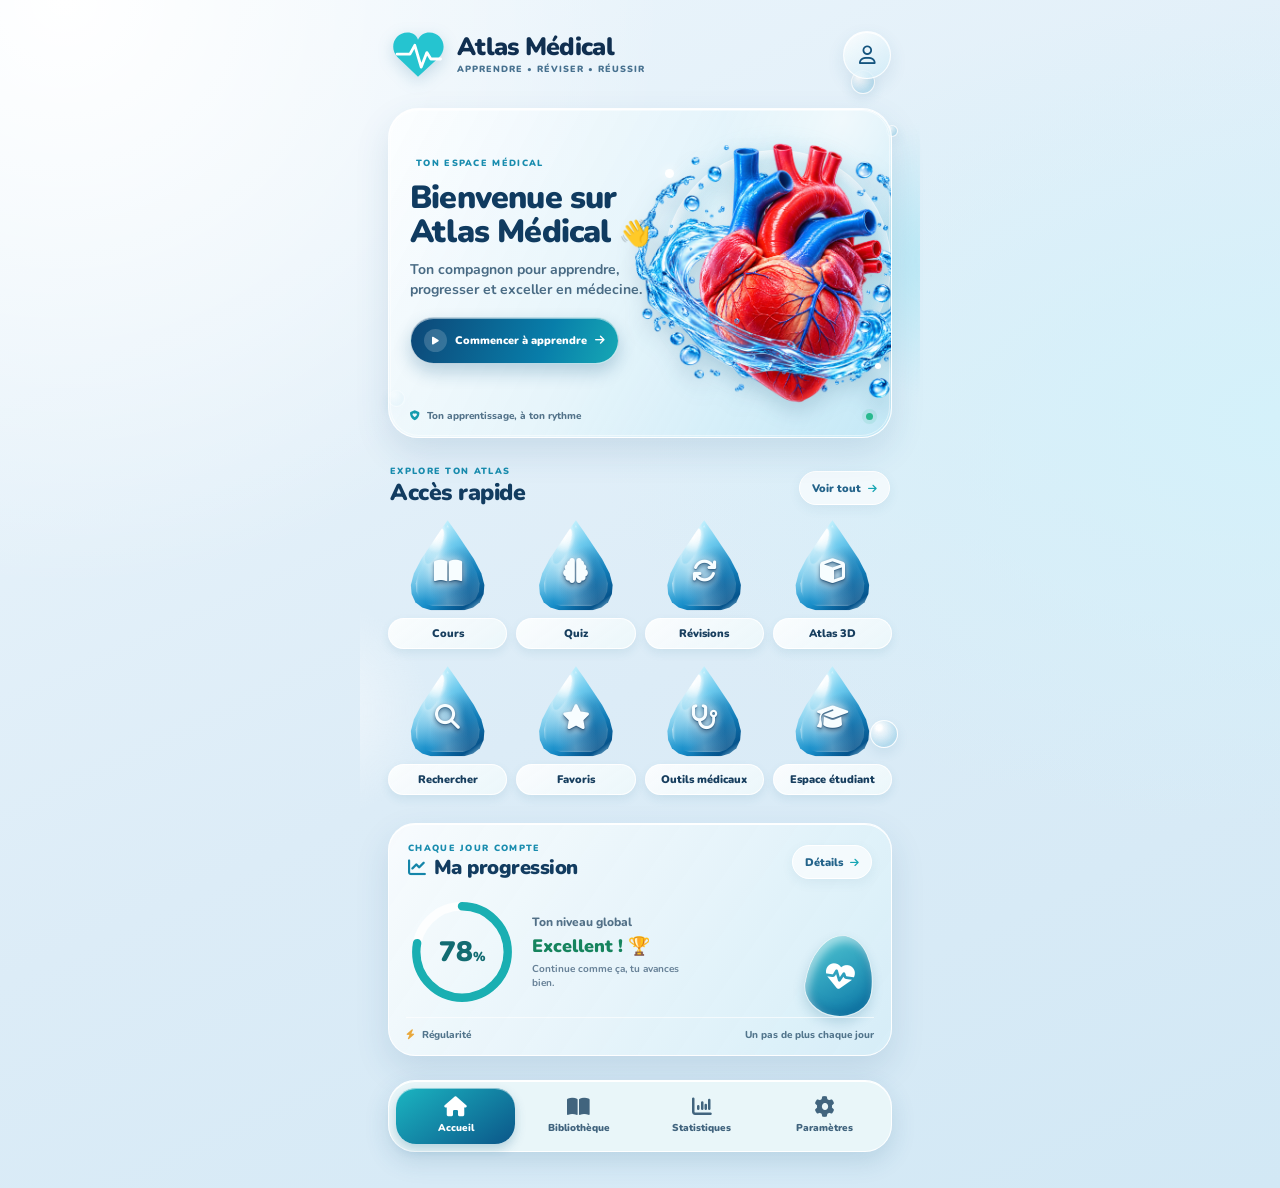
==== commit 68da5dc5: "Update index.html" ====
--- a/prototype-accueil/index.html
+++ b/prototype-accueil/index.html
@@ -10,7 +10,7 @@
   <link rel="preconnect" href="https://fonts.gstatic.com" crossorigin>
   <link href="https://fonts.googleapis.com/css2?family=Nunito:wght@400;500;600;700;800;900&display=swap" rel="stylesheet">
   <link rel="stylesheet" href="https://cdnjs.cloudflare.com/ajax/libs/font-awesome/6.5.2/css/all.min.css">
-  <link rel="stylesheet" href="./style.css">
+  <link rel="stylesheet" href="./style2.css">
   <script src="./app.js" defer></script>
 </head>
 <body>
--- a/prototype-accueil/style2.css
+++ b/prototype-accueil/style2.css
@@ -0,0 +1,129 @@
+/* ATLAS MÉDICAL — interface d'accueil autonome */
+:root {
+  --am-ink:#102f50; --am-muted:#55718b; --am-blue:#12649b; --am-blue-deep:#0b3d68;
+  --am-cyan:#20b9c6; --am-teal:#19a9a5; --am-white:#fff;
+  --am-shadow:0 14px 34px rgba(31,88,130,.13);
+  --am-safe:env(safe-area-inset-bottom,0px);
+}
+*{box-sizing:border-box}
+html{min-height:100%;scroll-behavior:smooth;scroll-padding-top:20px}
+body{margin:0;min-width:320px;min-height:100vh;font-family:"Nunito",system-ui,-apple-system,sans-serif;color:var(--am-ink);background:radial-gradient(ellipse at 5% 0%,#fff 0,transparent 35%),radial-gradient(ellipse at 100% 35%,#d4f1fa 0,transparent 38%),linear-gradient(155deg,#edf6fc,#dcecf7 55%,#d2e8f5);overflow-x:hidden}
+a{color:inherit;text-decoration:none}button{font:inherit}
+.am-app{position:relative;isolation:isolate;width:min(100%,560px);min-height:100vh;margin:auto;padding:max(22px,env(safe-area-inset-top)) 20px calc(30px + var(--am-safe))}
+.am-atmosphere{position:absolute;inset:0;z-index:-1;overflow:hidden;pointer-events:none}
+.am-orb{position:absolute;border-radius:50%;filter:blur(2px);opacity:.55}
+.am-orb-one{width:280px;height:280px;right:-160px;top:120px;background:radial-gradient(circle,#9ce2f3,transparent 70%)}
+.am-orb-two{width:220px;height:220px;left:-150px;top:600px;background:radial-gradient(circle,#fff,transparent 70%)}
+.am-bubble{position:absolute;border:1px solid rgba(255,255,255,.9);border-radius:50%;background:radial-gradient(circle at 30% 25%,#fff 0 10%,rgba(255,255,255,.55) 20%,rgba(79,174,217,.18) 70%);box-shadow:inset -3px -4px 8px #6db9d32b,0 5px 12px #347ca51c}
+.am-bubble-one{width:24px;height:24px;right:8%;top:70px}.am-bubble-two{width:12px;height:12px;right:4%;top:125px}.am-bubble-three{width:17px;height:17px;left:5%;top:390px}.am-bubble-four{width:28px;height:28px;right:4%;top:720px}
+.am-header{display:flex;align-items:center;justify-content:space-between;gap:12px;margin:0 1px 20px;min-height:66px}
+.am-brand{display:flex;align-items:center;gap:10px;min-width:0}
+.am-logo{width:58px;flex:0 0 58px;filter:drop-shadow(0 5px 8px #0d5d8b30)}.am-logo svg{display:block;width:100%}
+.am-brand-copy{display:flex;flex-direction:column;gap:3px}.am-brand-copy strong{font-size:25px;font-weight:900;line-height:1;letter-spacing:-.7px}.am-brand-copy small{font-size:9px;font-weight:900;letter-spacing:1px;color:#47718f}
+.am-profile{width:48px;height:48px;flex:0 0 48px;display:grid;place-items:center;border:1px solid #ffffffd9;border-radius:50%;color:#14547e;background:linear-gradient(145deg,#ffffffd9,#c8e8f6b8);box-shadow:0 7px 18px #23648d1c,inset 0 1px 0 #fff;font-size:19px}
+.am-hero{position:relative;display:flex;align-items:center;min-height:300px;padding:27px 18px 52px 21px;border:1px solid #ffffffed;border-radius:30px;overflow:hidden;background:linear-gradient(118deg,#ffffffc9 0%,#e6f5fbd9 48%,#bce6f5b8 100%);box-shadow:var(--am-shadow),inset 0 1px 0 #fff}
+.am-hero:after{content:"";position:absolute;inset:1px;border:1px solid #ffffff70;border-radius:29px;pointer-events:none}
+.am-hero-shine{position:absolute;width:240px;height:240px;right:-70px;top:-110px;border-radius:50%;background:radial-gradient(circle,#fff9,transparent 70%)}
+.am-hero-copy{position:relative;z-index:3;width:67%}
+.am-eyebrow,.am-kicker{display:block;color:#188cae;font-size:9px;font-weight:900;letter-spacing:1.3px}
+.am-eyebrow{display:flex;align-items:center;gap:6px;margin-bottom:12px}.am-eyebrow i{font-size:11px}
+.am-hero h1{margin:0 0 10px;font-size:clamp(25px,6.4vw,32px);line-height:1.08;letter-spacing:-.8px;font-weight:900;color:#103b60}
+.am-hero h1 span{font-size:.8em}
+.am-hero p{max-width:245px;margin:0 0 18px;color:#496b84;font-size:14px;line-height:1.42;font-weight:700}
+.am-cta{display:inline-flex;align-items:center;gap:8px;max-width:100%;min-height:47px;padding:0 13px;border:1px solid #ffffffb8;border-radius:999px;color:white;background:linear-gradient(110deg,#0d4777,#087eaa 65%,#16a8b5);box-shadow:0 8px 17px #0755803d,inset 0 1px 0 #ffffff80;font-size:11px;font-weight:900;white-space:nowrap}
+.am-cta>i{font-size:11px}.am-cta-icon{width:23px;height:23px;display:grid;place-items:center;border-radius:50%;background:#ffffff2c;font-size:9px}
+.am-hero-visual{position:absolute;z-index:2;right:-7px;top:22px;width:48%;height:235px;display:grid;place-items:center;pointer-events:none}
+.am-hero-visual img{position:relative;z-index:2;width:128%;height:100%;object-fit:contain;filter:drop-shadow(0 10px 10px #154c6c2c);animation:am-float 5s ease-in-out infinite}
+.am-visual-halo{position:absolute;width:94%;aspect-ratio:1;border:1px solid #fff9;border-radius:50%;background:radial-gradient(circle,#ffffff8a 0 32%,#8ed7ec35 65%,transparent 70%);box-shadow:inset 0 0 22px #fff9,0 0 25px #7ac7e344}
+.am-heart-fallback{position:relative;z-index:2;font-size:90px;color:#d84d6d}
+.am-spark{position:absolute;z-index:3;width:9px;height:9px;border-radius:50%;background:#fff;box-shadow:0 0 12px #fff}.am-spark-a{left:8px;top:38px}.am-spark-b{right:17px;bottom:27px;width:6px;height:6px}
+.am-hero-foot{position:absolute;z-index:4;left:21px;right:18px;bottom:14px;display:flex;align-items:center;justify-content:space-between;color:#53738a;font-size:10px;font-weight:800}.am-hero-foot i{color:#159cae;margin-right:4px}.am-online-dot{width:7px;height:7px;border-radius:50%;background:#28b98e;box-shadow:0 0 0 4px #28b98e20}
+.am-shortcuts{margin-top:27px}
+.am-section-head,.am-progress-head{display:flex;align-items:flex-end;justify-content:space-between;gap:10px;margin:0 2px 15px}
+.am-section-head h2,.am-progress-head h2{margin:3px 0 0;font-size:23px;line-height:1.1;font-weight:900;letter-spacing:-.5px;color:#123c60}
+.am-see-all{display:inline-flex;align-items:center;gap:7px;min-height:34px;padding:0 12px;border:1px solid #fff;border-radius:999px;background:#ffffffa8;box-shadow:0 4px 12px #316d9014;color:#23638a;font-size:11px;font-weight:900;white-space:nowrap}
+.am-see-all i{font-size:10px;color:#16a5b3}
+.am-shortcut-grid{display:grid;grid-template-columns:repeat(4,minmax(0,1fr));gap:17px 9px}
+.am-shortcut{display:flex;min-width:0;flex-direction:column;align-items:center;gap:8px;text-align:center}
+
+/* GOUTTES D'EAU 3D — silhouette pointue et volume cristallin */
+.am-drop{
+  position:relative;
+  isolation:isolate;
+  width:65px;
+  height:78px;
+  display:grid;
+  place-items:center;
+  color:#f8feff;
+  border:0;
+  border-radius:0;
+  clip-path:polygon(
+    50% 0%, 61% 13%, 73% 28%, 85% 43%, 95% 59%,
+    99% 72%, 98% 82%, 93% 91%, 84% 97%, 72% 100%,
+    50% 100%, 28% 100%, 16% 97%, 7% 91%, 2% 82%,
+    1% 72%, 5% 59%, 15% 43%, 27% 28%, 39% 13%
+  );
+  background:
+    radial-gradient(ellipse at 34% 17%,rgba(255,255,255,1) 0 2%,rgba(255,255,255,.78) 4%,transparent 17%),
+    radial-gradient(ellipse at 69% 72%,rgba(0,73,132,.55),transparent 43%),
+    radial-gradient(ellipse at 28% 55%,rgba(255,255,255,.42),transparent 46%),
+    linear-gradient(145deg,#f8ffff 0%,#c7f3ff 17%,#6cc9ed 39%,#168cc8 68%,#07578f 88%,#dffaff 100%);
+  filter:drop-shadow(0 8px 7px rgba(12,83,130,.30));
+  transition:transform .2s ease,filter .2s ease;
+}
+.am-drop:before{
+  content:"";
+  position:absolute;
+  z-index:0;
+  top:8%;
+  left:24%;
+  width:17%;
+  height:42%;
+  border-radius:50%;
+  transform:rotate(23deg);
+  background:linear-gradient(180deg,#fff 0%,rgba(255,255,255,.72) 35%,rgba(255,255,255,0) 100%);
+  filter:blur(.45px);
+  box-shadow:0 0 9px rgba(255,255,255,.95);
+}
+.am-drop:after{
+  content:"";
+  position:absolute;
+  z-index:0;
+  inset:5px 5px 4px;
+  clip-path:inherit;
+  background:
+    linear-gradient(115deg,rgba(255,255,255,.40),transparent 29%,transparent 66%,rgba(255,255,255,.20)),
+    radial-gradient(ellipse at 50% 95%,rgba(255,255,255,.28),transparent 48%);
+  box-shadow:inset 1px 1px 3px rgba(255,255,255,.9);
+  pointer-events:none;
+}
+.am-drop i{
+  position:relative;
+  z-index:1;
+  margin-top:13px;
+  font-size:25px;
+  color:#f7fdff;
+  filter:drop-shadow(0 2px 2px rgba(0,48,88,.62)) drop-shadow(0 0 5px rgba(255,255,255,.9));
+  text-shadow:0 1px 1px rgba(0,54,95,.45);
+}
+.am-shortcut strong{display:flex;align-items:center;justify-content:center;width:100%;min-height:31px;padding:4px 2px;border:1px solid #ffffffed;border-radius:999px;background:linear-gradient(145deg,#ffffffd9,#eff9fbd1);box-shadow:0 4px 10px #2b71901a;color:#173e5e;font-size:10px;font-weight:900;line-height:1.05}
+.am-progress{position:relative;margin-top:28px;padding:18px 17px 13px;border:1px solid #ffffffed;border-radius:27px;overflow:hidden;background:linear-gradient(125deg,#ffffffc9,#d6eff8b8);box-shadow:var(--am-shadow),inset 0 1px 0 #fff}
+.am-progress-head{position:relative;z-index:2;margin-bottom:8px}.am-progress-head h2{display:flex;align-items:center;gap:8px;font-size:20px}.am-progress-head h2 i{font-size:18px;color:#1485a9}
+.am-progress-body{position:relative;z-index:2;display:flex;align-items:center;gap:14px;min-height:130px}
+.am-progress-ring{position:relative;width:112px;height:112px;flex:0 0 112px;display:grid;place-items:center}
+.am-progress-ring svg{position:absolute;inset:0;width:100%;height:100%;transform:rotate(-90deg)}
+.am-progress-ring circle{fill:none;stroke-width:9}.am-ring-bg{stroke:#ffffffd9}.am-ring-fill{stroke:#1aafb2;stroke-linecap:round;stroke-dasharray:307.876;stroke-dashoffset:307.876;transition:stroke-dashoffset 1.2s ease}
+.am-progress-ring strong{display:flex;align-items:baseline;color:#126c72;font-size:28px;font-weight:900}.am-progress-ring small{font-size:13px}
+.am-progress-copy{display:flex;flex-direction:column;gap:4px;min-width:0}.am-progress-copy>span{color:#527087;font-size:12px;font-weight:800}.am-progress-copy>strong{color:#16845e;font-size:18px;font-weight:900}.am-progress-copy>small{max-width:160px;color:#678197;font-size:10px;font-weight:700}
+.am-progress-symbol{position:absolute;right:0;bottom:0;width:68px;height:82px;display:grid;place-items:center;border:1px solid #ffffffd9;border-radius:50% 50% 50% 50%/65% 65% 35% 35%;color:#fff;background:linear-gradient(145deg,#53c9d4,#0874a5);box-shadow:inset 4px 5px 8px #ffffff80,inset -5px -7px 10px #064c8040,0 6px 12px #176b9030;transform:rotate(8deg)}
+.am-progress-symbol i{font-size:29px}
+.am-progress-bottom{position:relative;z-index:2;display:flex;justify-content:space-between;gap:8px;padding-top:10px;border-top:1px solid #ffffffa8;color:#52758c;font-size:10px;font-weight:800}.am-progress-bottom i{color:#e8a83c;margin-right:4px}
+.am-bottom-nav{position:relative;z-index:10;bottom:auto;display:grid;grid-template-columns:repeat(4,minmax(0,1fr));gap:4px;width:100%;margin:24px auto 6px;padding:7px;border:1px solid #ffffffed;border-radius:27px;background:#edf8f9d9;box-shadow:0 9px 24px #1e5d8328,inset 0 1px 0 #fff;-webkit-backdrop-filter:blur(18px);backdrop-filter:blur(18px)}
+.am-nav-item{display:flex;min-width:0;min-height:56px;flex-direction:column;align-items:center;justify-content:center;gap:4px;border-radius:20px;color:#41647e;font-size:10px;font-weight:900}
+.am-nav-item i{font-size:20px}.am-nav-item.is-active{color:#fff;background:linear-gradient(145deg,#1bb5c1,#0b5689);box-shadow:0 5px 11px #075b873d,inset 0 1px 0 #ffffff80}
+.am-shortcut:focus-visible,.am-nav-item:focus-visible,.am-see-all:focus-visible,.am-cta:focus-visible,.am-profile:focus-visible{outline:3px solid #087ba6;outline-offset:3px}
+.am-shortcut:active .am-drop,.am-cta:active,.am-profile:active{transform:scale(.96)}
+@keyframes am-float{0%,100%{transform:translateY(0)}50%{transform:translateY(-6px)}}
+@media(min-width:600px){.am-app{padding-left:28px;padding-right:28px}.am-hero{min-height:330px}.am-hero-visual{height:265px}.am-drop{width:75px;height:90px}.am-shortcut strong{font-size:11px}}
+@media(max-width:380px){.am-app{padding-left:15px;padding-right:15px}.am-brand-copy strong{font-size:22px}.am-brand-copy small{font-size:8px;letter-spacing:.7px}.am-logo{width:51px;flex-basis:51px}.am-hero{min-height:280px;padding-left:16px}.am-hero-copy{width:70%}.am-hero h1{font-size:24px}.am-hero p{font-size:12px}.am-cta{gap:6px;padding:0 9px;font-size:10px}.am-hero-visual{right:-13px;width:46%;height:220px}.am-drop{width:59px;height:72px}.am-drop i{font-size:22px}.am-shortcut strong{font-size:9px}.am-progress-body{gap:9px}.am-progress-ring{width:100px;height:100px;flex-basis:100px}.am-progress-copy>strong{font-size:16px}.am-progress-symbol{width:57px;height:70px}.am-nav-item{font-size:9px}}
+@media(prefers-reduced-motion:reduce){*,*:before,*:after{scroll-behavior:auto!important;animation:none!important;transition:none!important}}
